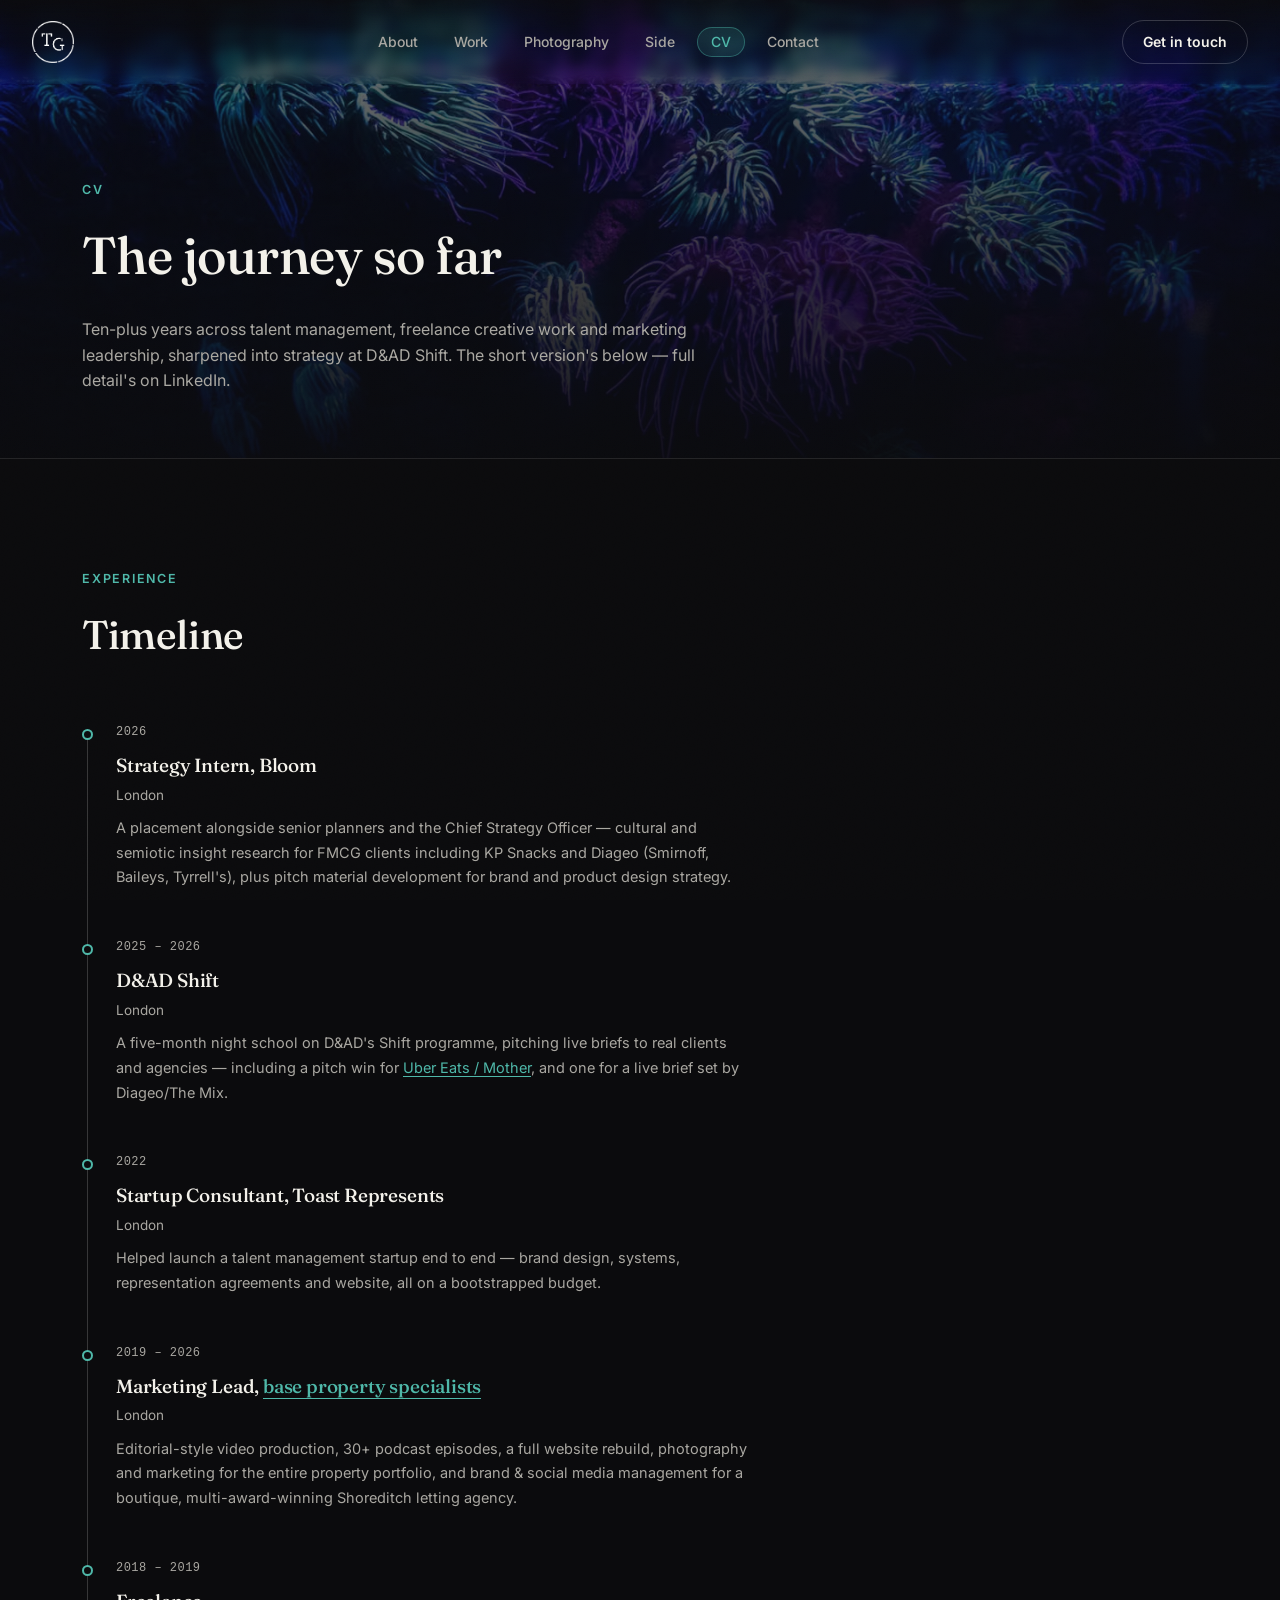
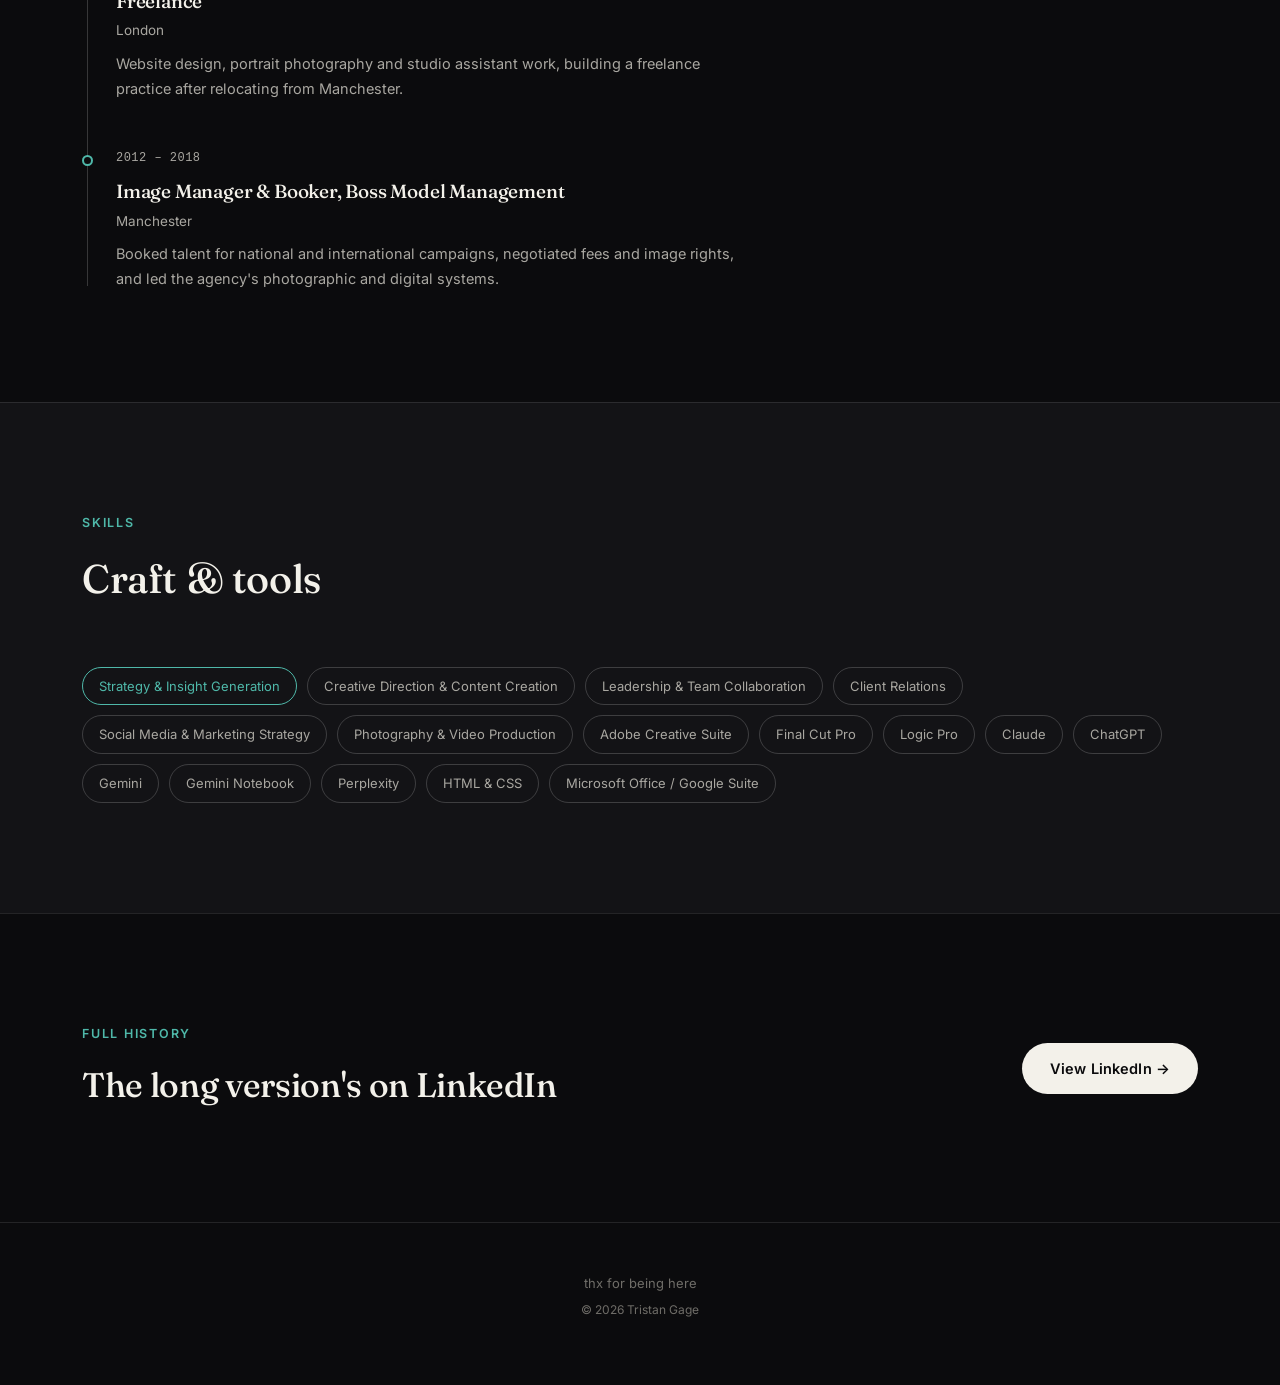
==== cv.html @ 2c12f355 "Correct D&AD Shift description to a five-month night school, not a year" ====
<!DOCTYPE html>
<html lang="en">
<head>
<meta charset="UTF-8">
<meta name="viewport" content="width=device-width, initial-scale=1.0">
<title>CV — Tristan Gage</title>
<meta name="description" content="Tristan Gage — CV. A short timeline of experience across strategy, creative and production, skills, and a link through to LinkedIn.">
<link rel="icon" type="image/png" href="assets/img/favicon.png">
<link rel="apple-touch-icon" href="assets/img/favicon.png">
<link rel="preconnect" href="https://fonts.googleapis.com">
<link rel="preconnect" href="https://fonts.gstatic.com" crossorigin>
<link href="https://fonts.googleapis.com/css2?family=Fraunces:ital,opsz,wght@0,9..144,400;0,9..144,500;0,9..144,600;1,9..144,500&family=Inter:wght@400;500;600&display=swap" rel="stylesheet">
<link rel="stylesheet" href="css/styles.css">
</head>
<body>

<div class="grain"></div>

<header class="nav" id="top">
  <a class="nav__mark" href="index.html" aria-label="Tristan Gage — home">
    <img class="nav__mark-img" src="assets/img/tg-mark.png" alt="Tristan Gage logo">
  </a>
  <nav class="nav__links" aria-label="Primary">
    <span class="nav__indicator" aria-hidden="true"></span>
    <a href="index.html#about">About</a>
    <a href="index.html#work">Work</a>
    <a href="photography.html">Photography</a>
    <a href="index.html#side">Side</a>
    <a href="cv.html" aria-current="page">CV</a>
    <a href="index.html#contact">Contact</a>
  </nav>
  <a class="nav__cta" href="index.html#contact">Get in touch</a>
  <button class="nav__toggle" id="navToggle" aria-label="Open menu" aria-expanded="false">
    <span></span><span></span><span></span>
  </button>
</header>

<div class="nav-mobile" id="navMobile">
  <a href="index.html#about">About</a>
  <a href="index.html#work">Work</a>
  <a href="photography.html">Photography</a>
  <a href="index.html#side">Side</a>
  <a href="cv.html">CV</a>
  <a href="index.html#contact">Contact</a>
</div>

<!-- ============ PAGE INTRO ============ -->
<section class="page-intro">
  <div class="page-intro__media page-intro__media--cv"></div>
  <div class="page-intro__scrim"></div>
  <div class="container">
    <p class="eyebrow">CV</p>
    <h1>The journey so far</h1>
    <p class="page-intro__sub">Ten-plus years across talent management, freelance creative work and marketing leadership, sharpened into strategy at D&amp;AD Shift. The short version's below — full detail's on LinkedIn.</p>
  </div>
</section>

<!-- ============ TIMELINE ============ -->
<section class="cv-timeline">
  <div class="container">
    <div class="section-head">
      <p class="eyebrow">Experience</p>
      <h2>Timeline</h2>
    </div>

    <div class="timeline">
      <div class="timeline__item">
        <span class="timeline__marker"></span>
        <div class="timeline__content">
          <p class="timeline__date">2026</p>
          <h3 class="timeline__role">Strategy Intern, Bloom</h3>
          <p class="timeline__org">London</p>
          <p class="timeline__desc">A placement alongside senior planners and the Chief Strategy Officer — cultural and semiotic insight research for FMCG clients including KP Snacks and Diageo (Smirnoff, Baileys, Tyrrell's), plus pitch material development for brand and product design strategy.</p>
        </div>
      </div>

      <div class="timeline__item">
        <span class="timeline__marker"></span>
        <div class="timeline__content">
          <p class="timeline__date">2025 – 2026</p>
          <h3 class="timeline__role">D&amp;AD Shift</h3>
          <p class="timeline__org">London</p>
          <p class="timeline__desc">A five-month night school on D&amp;AD's Shift programme, pitching live briefs to real clients and agencies — including a pitch win for <a href="index.html#modal-ubereats">Uber Eats / Mother</a>, and one for a live brief set by Diageo/The Mix.</p>
        </div>
      </div>

      <div class="timeline__item">
        <span class="timeline__marker"></span>
        <div class="timeline__content">
          <p class="timeline__date">2022</p>
          <h3 class="timeline__role">Startup Consultant, Toast Represents</h3>
          <p class="timeline__org">London</p>
          <p class="timeline__desc">Helped launch a talent management startup end to end — brand design, systems, representation agreements and website, all on a bootstrapped budget.</p>
        </div>
      </div>

      <div class="timeline__item">
        <span class="timeline__marker"></span>
        <div class="timeline__content">
          <p class="timeline__date">2019 – 2026</p>
          <h3 class="timeline__role">Marketing Lead, <a href="index.html#modal-base">base property specialists</a></h3>
          <p class="timeline__org">London</p>
          <p class="timeline__desc">Editorial-style video production, 30+ podcast episodes, a full website rebuild, photography and marketing for the entire property portfolio, and brand &amp; social media management for a boutique, multi-award-winning Shoreditch letting agency.</p>
        </div>
      </div>

      <div class="timeline__item">
        <span class="timeline__marker"></span>
        <div class="timeline__content">
          <p class="timeline__date">2018 – 2019</p>
          <h3 class="timeline__role">Freelance</h3>
          <p class="timeline__org">London</p>
          <p class="timeline__desc">Website design, portrait photography and studio assistant work, building a freelance practice after relocating from Manchester.</p>
        </div>
      </div>

      <div class="timeline__item">
        <span class="timeline__marker"></span>
        <div class="timeline__content">
          <p class="timeline__date">2012 – 2018</p>
          <h3 class="timeline__role">Image Manager &amp; Booker, Boss Model Management</h3>
          <p class="timeline__org">Manchester</p>
          <p class="timeline__desc">Booked talent for national and international campaigns, negotiated fees and image rights, and led the agency's photographic and digital systems.</p>
        </div>
      </div>
    </div>
  </div>
</section>

<!-- ============ SKILLS ============ -->
<section class="cv-skills">
  <div class="container">
    <div class="section-head">
      <p class="eyebrow">Skills</p>
      <h2>Craft &amp; tools</h2>
    </div>
    <div class="cv-skills__tags" aria-label="Skills and tools">
      <span class="tag tag--accent">Strategy &amp; Insight Generation</span>
      <span class="tag">Creative Direction &amp; Content Creation</span>
      <span class="tag">Leadership &amp; Team Collaboration</span>
      <span class="tag">Client Relations</span>
      <span class="tag">Social Media &amp; Marketing Strategy</span>
      <span class="tag">Photography &amp; Video Production</span>
      <span class="tag">Adobe Creative Suite</span>
      <span class="tag">Final Cut Pro</span>
      <span class="tag">Logic Pro</span>
      <span class="tag">Claude</span>
      <span class="tag">ChatGPT</span>
      <span class="tag">Gemini</span>
      <span class="tag">Gemini Notebook</span>
      <span class="tag">Perplexity</span>
      <span class="tag">HTML &amp; CSS</span>
      <span class="tag">Microsoft Office / Google Suite</span>
    </div>
  </div>
</section>

<!-- ============ LINKEDIN CTA ============ -->
<section class="cv-cta">
  <div class="container cv-cta__inner">
    <div>
      <p class="eyebrow">Full history</p>
      <h2>The long version's on LinkedIn</h2>
    </div>
    <a href="https://www.linkedin.com/in/tristangage" class="btn btn--light" target="_blank" rel="noopener">View LinkedIn →</a>
  </div>
</section>

<footer class="footer">
  <p>thx for being here</p>
  <p class="footer__meta">© <span id="year"></span> Tristan Gage</p>
</footer>

<button class="to-top" id="toTop" aria-label="Back to top">↑</button>

<script src="js/main.js"></script>
</body>
</html>
---- css/styles.css ----
/* ==========================================================================
   Tristan Gage — Portfolio
   ========================================================================== */

:root {
  --bg: #0b0b0d;
  --bg-alt: #131316;
  --bg-raised: #1a1a1e;
  --fg: #f3f1ea;
  --fg-dim: #a9a7a1;
  --fg-faint: #6f6d68;
  --accent: #4fb8a9;
  --accent-dim: #3e9084;
  --border: rgba(255, 255, 255, 0.1);
  --border-strong: rgba(255, 255, 255, 0.18);

  --serif: "Fraunces", Georgia, serif;
  --sans: "Inter", -apple-system, BlinkMacSystemFont, "Segoe UI", sans-serif;

  --container: 1180px;
  --gap: 24px;
  --radius-sm: 8px;
  --radius-md: 14px;
  --radius-pill: 999px;

  --ease: cubic-bezier(0.16, 1, 0.3, 1);
  --ease-bounce: cubic-bezier(0.34, 1.56, 0.64, 1);
}

* { box-sizing: border-box; }

html {
  scroll-behavior: smooth;
  scroll-padding-top: 90px;
}

body {
  margin: 0;
  background: var(--bg);
  color: var(--fg);
  font-family: var(--sans);
  font-size: 16px;
  line-height: 1.6;
  -webkit-font-smoothing: antialiased;
}

h1, h2, h3, h4 {
  font-family: var(--serif);
  font-weight: 500;
  letter-spacing: -0.01em;
  margin: 0;
}

p { margin: 0; }

a {
  color: inherit;
  text-decoration: none;
}

button {
  font-family: inherit;
  cursor: pointer;
  background: none;
  border: none;
  color: inherit;
}

img { max-width: 100%; display: block; }

.container {
  max-width: var(--container);
  margin: 0 auto;
  padding: 0 32px;
}

.eyebrow {
  font-size: 12.5px;
  letter-spacing: 0.14em;
  text-transform: uppercase;
  color: var(--accent);
  font-weight: 600;
  margin: 0 0 14px;
}

/* Film grain overlay */
.grain {
  position: fixed;
  inset: 0;
  pointer-events: none;
  z-index: 999;
  opacity: 0.035;
  mix-blend-mode: overlay;
  background-image: url("data:image/svg+xml,%3Csvg xmlns='http://www.w3.org/2000/svg' width='120' height='120'%3E%3Cfilter id='n'%3E%3CfeTurbulence type='fractalNoise' baseFrequency='0.9' numOctaves='2' stitchTiles='stitch'/%3E%3C/filter%3E%3Crect width='100%25' height='100%25' filter='url(%23n)'/%3E%3C/svg%3E");
}

/* ==========================================================================
   Buttons / Tags
   ========================================================================== */

.btn {
  display: inline-flex;
  align-items: center;
  justify-content: center;
  padding: 14px 28px;
  border-radius: var(--radius-pill);
  font-size: 14.5px;
  font-weight: 600;
  letter-spacing: 0.01em;
  transition: transform 0.35s var(--ease), background 0.35s var(--ease), border-color 0.35s var(--ease), opacity .35s var(--ease);
}
.btn:hover { transform: translateY(-2px); }

.btn--light {
  background: var(--fg);
  color: var(--bg);
}
.btn--light:hover { background: var(--accent); }

.btn--ghost {
  border: 1px solid rgba(255, 255, 255, 0.35);
  color: var(--fg);
}
.btn--ghost:hover { border-color: var(--fg); background: rgba(255,255,255,0.06); }

.tag {
  display: inline-flex;
  align-items: center;
  padding: 8px 16px;
  border-radius: var(--radius-pill);
  border: 1px solid var(--border-strong);
  font-size: 13px;
  color: var(--fg-dim);
  white-space: nowrap;
}
.tag--accent {
  border-color: var(--accent);
  color: var(--accent);
}

/* ==========================================================================
   Nav
   ========================================================================== */

.nav {
  position: fixed;
  top: 0;
  left: 0;
  right: 0;
  z-index: 100;
  display: flex;
  align-items: center;
  justify-content: space-between;
  padding: 20px 32px;
  background: linear-gradient(to bottom, rgba(11,11,13,0.85), rgba(11,11,13,0));
  backdrop-filter: blur(6px);
}

.nav__mark {
  width: 42px;
  height: 42px;
  display: flex;
  align-items: center;
  justify-content: center;
  transition: opacity 0.3s var(--ease), transform 0.3s var(--ease);
}
.nav__mark:hover { opacity: 0.75; transform: scale(1.04); }

.nav__mark-img {
  width: 100%;
  height: 100%;
  object-fit: contain;
}

.nav__links {
  position: relative;
  display: flex;
  gap: 36px;
  font-size: 14px;
  font-weight: 500;
}
.nav__links a {
  color: var(--fg-dim);
  position: relative;
  z-index: 1;
  transition: color 0.3s var(--ease);
}
.nav__links a:hover { color: var(--fg); }
.nav__links a[aria-current="page"],
.nav__links a.is-active { color: var(--accent); }

.nav__indicator {
  position: absolute;
  z-index: 0;
  top: 50%;
  left: 0;
  height: 30px;
  width: 0;
  border-radius: var(--radius-pill);
  background: rgba(79, 184, 169, 0.12);
  border: 1px solid rgba(79, 184, 169, 0.4);
  opacity: 0;
  pointer-events: none;
  transform: translateY(-50%) translateX(0);
  transition: transform 0.5s var(--ease-bounce), width 0.5s var(--ease-bounce), opacity 0.3s var(--ease);
}

.nav__cta {
  font-size: 14px;
  font-weight: 600;
  padding: 10px 20px;
  border: 1px solid var(--border-strong);
  border-radius: var(--radius-pill);
  transition: border-color 0.3s var(--ease), background 0.3s var(--ease);
}
.nav__cta:hover { border-color: var(--accent); background: rgba(79,184,169,0.1); }

.nav__toggle {
  display: none;
  flex-direction: column;
  justify-content: center;
  gap: 5px;
  width: 32px;
  height: 32px;
}
.nav__toggle span {
  display: block;
  width: 100%;
  height: 1.5px;
  background: var(--fg);
  transition: transform .3s var(--ease), opacity .3s var(--ease);
}
.nav__toggle[aria-expanded="true"] span:nth-child(1) { transform: translateY(6.5px) rotate(45deg); }
.nav__toggle[aria-expanded="true"] span:nth-child(2) { opacity: 0; }
.nav__toggle[aria-expanded="true"] span:nth-child(3) { transform: translateY(-6.5px) rotate(-45deg); }

.nav-mobile {
  position: fixed;
  inset: 0;
  z-index: 90;
  background: var(--bg);
  display: none;
  flex-direction: column;
  align-items: center;
  justify-content: center;
  gap: 32px;
  font-family: var(--serif);
  font-size: 30px;
  transform: translateY(-100%);
  transition: transform 0.4s var(--ease);
}
.nav-mobile.is-open {
  display: flex;
  transform: translateY(0);
}

/* ==========================================================================
   Hero
   ========================================================================== */

.hero {
  position: relative;
  height: 100svh;
  min-height: 560px;
  display: flex;
  align-items: flex-end;
  overflow: hidden;
  background: radial-gradient(120% 100% at 50% 0%, #2b3038 0%, #14161a 55%, #0b0b0d 100%);
}

.hero__media {
  position: absolute;
  inset: 0;
  z-index: 0;
}

.hero__video {
  width: 100%;
  height: 100%;
  object-fit: cover;
  display: block;
}

.hero__placeholder-label {
  position: absolute;
  bottom: 28px;
  left: 32px;
  font-family: "SF Mono", "Roboto Mono", monospace;
  font-size: 11.5px;
  letter-spacing: 0.03em;
  color: rgba(243,241,234,0.55);
  border: 1px dashed rgba(243,241,234,0.3);
  padding: 6px 10px;
  border-radius: 6px;
  z-index: 2;
  pointer-events: none;
}

.hero__scrim {
  position: absolute;
  inset: 0;
  z-index: 1;
  background: linear-gradient(to top, rgba(11,11,13,0.92) 0%, rgba(11,11,13,0.35) 45%, rgba(11,11,13,0.15) 100%);
}

.hero__content {
  position: relative;
  z-index: 2;
  padding: 0 32px 100px;
  width: 100%;
  max-width: var(--container);
  margin: 0 auto;
}

.hero__eyebrow {
  font-size: 12.5px;
  letter-spacing: 0.16em;
  text-transform: uppercase;
  color: var(--accent);
  font-weight: 600;
  margin: 0 0 20px;
}

.hero__name {
  font-size: clamp(48px, 9vw, 108px);
  line-height: 0.98;
  letter-spacing: -0.01em;
  margin: 0 0 18px;
}

.hero__role {
  font-size: clamp(17px, 2.2vw, 22px);
  color: var(--fg);
  font-weight: 500;
  margin: 0 0 10px;
  max-width: 640px;
}

.hero__sub {
  font-size: 15px;
  color: var(--fg-dim);
  max-width: 520px;
  margin: 0 0 36px;
}

.hero__actions {
  display: flex;
  gap: 16px;
  flex-wrap: wrap;
}

.hero__scroll {
  position: absolute;
  z-index: 2;
  right: 32px;
  bottom: 40px;
  width: 42px;
  height: 42px;
  border: 1px solid rgba(243,241,234,0.35);
  border-radius: 50%;
  display: flex;
  align-items: center;
  justify-content: center;
}
.hero__scroll span {
  display: block;
  width: 7px;
  height: 7px;
  border-right: 1.5px solid var(--fg);
  border-bottom: 1.5px solid var(--fg);
  transform: rotate(45deg) translateY(-2px);
  animation: bob 2s ease-in-out infinite;
}
@keyframes bob {
  0%, 100% { transform: rotate(45deg) translateY(-2px); }
  50% { transform: rotate(45deg) translateY(3px); }
}

/* ==========================================================================
   Sections general
   ========================================================================== */

section:not(.hero) {
  padding: 110px 0;
  border-top: 1px solid var(--border);
}

.about { background: var(--bg); }
.work { background: var(--bg-alt); }
.photography { background: var(--bg); }
.side { background: var(--bg-alt); }
.contact { background: var(--bg); }

.section-head {
  max-width: 640px;
  margin: 0 0 56px;
}
.section-head--row {
  display: flex;
  align-items: flex-end;
  justify-content: space-between;
  max-width: none;
}
.section-head h2 {
  font-size: clamp(28px, 4vw, 40px);
  margin-bottom: 16px;
}
.section-head__sub {
  color: var(--fg-dim);
  font-size: 15.5px;
  max-width: 560px;
}

.reveal {
  opacity: 0;
  transform: translateY(24px);
  transition: opacity 0.8s var(--ease), transform 0.8s var(--ease);
}
.reveal.is-visible {
  opacity: 1;
  transform: translateY(0);
}

/* ==========================================================================
   About
   ========================================================================== */

.about__grid {
  display: grid;
  grid-template-columns: 1.4fr 1fr;
  gap: 64px;
  align-items: start;
}

.about__copy h2 {
  font-size: clamp(28px, 4vw, 42px);
  margin-bottom: 26px;
}

.about__copy p {
  color: var(--fg-dim);
  font-size: 16px;
  margin-bottom: 18px;
  max-width: 560px;
}

.about__cta-line {
  color: var(--fg) !important;
  font-weight: 500;
  margin-top: 26px !important;
}
.about__cta-line a {
  color: var(--accent);
  border-bottom: 1px solid var(--accent);
}

.about__tags {
  display: flex;
  flex-wrap: wrap;
  gap: 10px;
  align-content: flex-start;
  padding-top: 8px;
}

/* ==========================================================================
   Media placeholders
   ========================================================================== */

.media-placeholder {
  position: relative;
  display: block;
  width: 100%;
  overflow: hidden;
  border-radius: var(--radius-sm);
  border: 1px solid var(--border-strong);
  background:
    repeating-linear-gradient(
      135deg,
      rgba(255,255,255,0.045),
      rgba(255,255,255,0.045) 1px,
      transparent 1px,
      transparent 14px
    ),
    linear-gradient(155deg, #22222a 0%, #17171c 100%);
}
.media-placeholder::before {
  content: "";
  display: block;
  padding-top: 62.5%; /* default 16:10-ish */
}
.media-placeholder.ratio-16-9::before { padding-top: 56.25%; }
.media-placeholder.ratio-4-3::before { padding-top: 75%; }
.media-placeholder.ratio-square::before { padding-top: 100%; }
.media-placeholder.ratio-wide::before { padding-top: 46%; }
.media-placeholder.ratio-tall::before { padding-top: 128%; }

.media-placeholder__label {
  position: absolute;
  left: 10px;
  bottom: 10px;
  right: 10px;
  font-family: "SF Mono", "Roboto Mono", monospace;
  font-size: 10.5px;
  letter-spacing: 0.02em;
  color: var(--fg-faint);
  overflow: hidden;
  text-overflow: ellipsis;
  white-space: nowrap;
}

.media-placeholder__img {
  position: absolute;
  inset: 0;
  width: 100%;
  height: 100%;
  object-fit: cover;
}
.media-placeholder__img--top {
  object-position: center 20%;
}

/* Real photos: sized to their own true aspect ratio (via width/height attrs)
   instead of a preset ratio box, so nothing is ever cropped or letterboxed.
   Reserved now for "hero" full-width images, where a forced crop would
   look heavy-handed. Everything else uses the landscape/portrait classes
   below for a consistent, cover-cropped preview. */
.media-placeholder--natural {
  border: none;
  background: none;
}
.media-placeholder--natural::before { content: none; }
.media-placeholder--natural .media-placeholder__img {
  position: static;
  display: block;
  width: 100%;
  height: auto;
  object-fit: unset;
  border-radius: var(--radius-sm);
  border: 1px solid var(--border-strong);
}

/* Real photos, everywhere else: a consistent preview shape per orientation,
   cropped with object-fit: cover (inherited from the base .media-placeholder
   / .media-placeholder__img rules above). The lightbox always shows the
   full, uncropped original regardless of this preview crop. */
.media-placeholder--landscape {
  aspect-ratio: 16 / 9;
}
.media-placeholder--landscape::before { content: none; }
.media-placeholder--portrait {
  aspect-ratio: 3 / 4;
}
.media-placeholder--portrait::before { content: none; }

/* Photography page index cards only: crop every project thumbnail to a
   square, regardless of its own orientation. */
.work-grid--square .media-placeholder--landscape,
.work-grid--square .media-placeholder--portrait {
  aspect-ratio: 1 / 1;
}

.span-2 { grid-column: span 2; }
.span-3 { grid-column: span 3; }

/* ==========================================================================
   Gallery — CSS Grid, so tiles always read left-to-right then top-to-bottom
   (source order), and never suffer the Safari bug where CSS multi-column
   content randomly collapses to a single column once images finish
   loading. Each row's height is set by its tallest tile; shorter tiles
   align to the top rather than stretching. Click any image to open it in
   the lightbox.
   ========================================================================== */

.gallery {
  display: grid;
  grid-template-columns: repeat(3, 1fr);
  align-items: start;
  gap: 14px;
}
.gallery .media-placeholder {
  cursor: zoom-in;
}
.gallery .media-placeholder__img {
  transition: opacity 0.3s var(--ease);
}
.gallery .media-placeholder:hover .media-placeholder__img {
  opacity: 0.85;
}
.gallery .media-placeholder--hero {
  grid-column: 1 / -1;
}

/* Sunrise Brewery only: every thumbnail cropped to a square, regardless of
   its own orientation. The lightbox is untouched and still opens each
   image at its true aspect ratio. */
.gallery--square .media-placeholder--landscape,
.gallery--square .media-placeholder--portrait {
  aspect-ratio: 1 / 1;
}

@media (max-width: 900px) {
  .gallery { grid-template-columns: repeat(2, 1fr); }
}
@media (max-width: 640px) {
  .gallery { grid-template-columns: 1fr; }
}

/* On mobile, every image (work/photo cards and gallery tiles) is already
   shown full width in a single column, so there's no "uniform grid" for
   the landscape/portrait/square crops to protect — just show each photo
   at its own true aspect ratio, uncropped. */
@media (max-width: 640px) {
  .media-placeholder--landscape,
  .media-placeholder--portrait,
  .gallery--square .media-placeholder--landscape,
  .gallery--square .media-placeholder--portrait,
  .work-grid--square .media-placeholder--landscape,
  .work-grid--square .media-placeholder--portrait {
    aspect-ratio: auto;
    border: none;
    background: none;
  }
  .media-placeholder--landscape .media-placeholder__img,
  .media-placeholder--portrait .media-placeholder__img {
    position: static;
    display: block;
    width: 100%;
    height: auto;
    object-fit: unset;
    object-position: unset;
    border-radius: var(--radius-sm);
    border: 1px solid var(--border-strong);
  }
}

/* ==========================================================================
   Lightbox
   ========================================================================== */

.lightbox {
  border: none;
  padding: 0;
  width: 100vw;
  height: 100vh;
  max-width: 100vw;
  max-height: 100vh;
  background: transparent;
  overflow: visible;
}
.lightbox::backdrop {
  background: rgba(6, 6, 7, 0.92);
  backdrop-filter: blur(4px);
}
.lightbox__stage {
  position: fixed;
  inset: 0;
  display: flex;
  align-items: center;
  justify-content: center;
  padding: 64px;
}
.lightbox__img {
  max-width: 100%;
  max-height: 100%;
  width: auto;
  height: auto;
  object-fit: contain;
  border-radius: var(--radius-sm);
  box-shadow: 0 24px 70px rgba(0, 0, 0, 0.55);
}
.lightbox__close,
.lightbox__nav {
  position: fixed;
  z-index: 10;
  display: flex;
  align-items: center;
  justify-content: center;
  border-radius: 50%;
  background: var(--bg-raised);
  border: 1px solid var(--border-strong);
  color: var(--fg-dim);
  transition: color 0.3s var(--ease), border-color 0.3s var(--ease);
}
.lightbox__close:hover,
.lightbox__nav:hover { color: var(--fg); border-color: var(--accent); }

.lightbox__close {
  top: 24px;
  right: 24px;
  width: 42px;
  height: 42px;
  font-size: 22px;
  line-height: 1;
}
.lightbox__nav {
  top: 50%;
  transform: translateY(-50%);
  width: 48px;
  height: 48px;
  font-size: 22px;
}
.lightbox__nav--prev { left: 24px; }
.lightbox__nav--next { right: 24px; }
.lightbox__nav[hidden] { display: none; }

.lightbox__counter {
  position: fixed;
  bottom: 24px;
  left: 50%;
  transform: translateX(-50%);
  font-family: "SF Mono", "Roboto Mono", monospace;
  font-size: 12.5px;
  color: var(--fg-dim);
  background: var(--bg-raised);
  border: 1px solid var(--border-strong);
  border-radius: var(--radius-pill);
  padding: 6px 14px;
}

@media (max-width: 640px) {
  .lightbox__stage { padding: 24px 24px 72px; }
  .lightbox__nav { width: 40px; height: 40px; }
  .lightbox__nav--prev { left: 10px; }
  .lightbox__nav--next { right: 10px; }
  .lightbox__close { top: 14px; right: 14px; }
}

/* ==========================================================================
   Work grid
   ========================================================================== */

.work-grid {
  display: grid;
  grid-template-columns: repeat(3, 1fr);
  align-items: start;
  gap: 28px;
}

.work-card {
  display: flex;
  flex-direction: column;
  text-align: left;
  border-radius: var(--radius-md);
  overflow: hidden;
  transition: transform 0.4s var(--ease);
}
.work-card:hover { transform: translateY(-6px); }
.work-card:hover .media-placeholder { border-color: var(--accent-dim); }
.work-card:hover .media-placeholder--natural .media-placeholder__img { border-color: var(--accent-dim); }

.work-card__body {
  padding: 20px 4px 0;
  display: flex;
  flex-direction: column;
  gap: 8px;
}

.work-card__tag {
  font-size: 11.5px;
  letter-spacing: 0.06em;
  text-transform: uppercase;
  color: var(--accent);
  font-weight: 600;
}
.work-card__tag--win { color: #7fd18a; }

.work-card__title {
  font-family: var(--serif);
  font-size: 20px;
  font-weight: 500;
  color: var(--fg);
}

.work-card__desc {
  font-size: 14px;
  color: var(--fg-dim);
  line-height: 1.55;
}

/* ==========================================================================
   Photography grid
   ========================================================================== */

.photo-grid {
  columns: 4 220px;
  column-gap: 20px;
}
.photo-grid .media-placeholder {
  margin-bottom: 20px;
  break-inside: avoid;
}

/* ==========================================================================
   Side grid
   ========================================================================== */

.side-grid {
  display: grid;
  grid-template-columns: repeat(2, 1fr);
  gap: 28px;
  margin-top: 40px;
}

/* ==========================================================================
   Contact
   ========================================================================== */

.contact__grid {
  display: grid;
  grid-template-columns: 1fr 1fr;
  gap: 64px;
}

.contact__intro h2 {
  font-size: clamp(28px, 4vw, 42px);
  margin-bottom: 18px;
}
.contact__intro p {
  color: var(--fg-dim);
  max-width: 440px;
  margin-bottom: 30px;
}

.contact__links {
  display: flex;
  flex-direction: column;
  gap: 18px;
}
.contact__links > a {
  font-family: var(--serif);
  font-size: 20px;
  border-bottom: 1px solid var(--border-strong);
  padding-bottom: 4px;
  width: fit-content;
  transition: border-color .3s var(--ease), color .3s var(--ease);
}
.contact__links > a:hover { border-color: var(--accent); color: var(--accent); }

.contact__social {
  display: flex;
  gap: 20px;
  font-size: 14px;
  color: var(--fg-dim);
}
.contact__social a:hover { color: var(--fg); }

.contact__form {
  display: flex;
  flex-direction: column;
  gap: 20px;
}
.contact__form label {
  display: flex;
  flex-direction: column;
  gap: 8px;
  font-size: 12.5px;
  letter-spacing: 0.06em;
  text-transform: uppercase;
  color: var(--fg-dim);
  font-weight: 600;
}
.contact__form input,
.contact__form textarea {
  font-family: var(--sans);
  font-size: 15px;
  color: var(--fg);
  background: var(--bg-raised);
  border: 1px solid var(--border);
  border-radius: var(--radius-sm);
  padding: 14px 16px;
  resize: vertical;
  transition: border-color 0.3s var(--ease);
  text-transform: none;
  letter-spacing: normal;
  font-weight: 400;
}
.contact__form input:focus,
.contact__form textarea:focus {
  outline: none;
  border-color: var(--accent);
}
.contact__form .btn { align-self: flex-start; margin-top: 4px; }

.contact__note {
  font-size: 12.5px;
  color: var(--fg-faint);
  text-transform: none;
  letter-spacing: normal;
  font-weight: 400;
  margin-top: -6px;
}

/* ==========================================================================
   Page intro (secondary pages, e.g. Photography)
   ========================================================================== */

section.page-intro {
  position: relative;
  padding: 180px 0 64px;
  border-top: none;
  overflow: hidden;
  background: var(--bg);
}
.page-intro__media {
  position: absolute;
  inset: 0;
  z-index: 0;
  background-size: cover;
  background-position: center;
}
.page-intro__media--photography {
  background-image: image-set(
    url("../assets/img/photography-header.avif") type("image/avif"),
    url("../assets/img/photography-header.jpg") type("image/jpeg")
  );
}
.page-intro__media--cv {
  background-image: image-set(
    url("../assets/img/cv-header.avif") type("image/avif"),
    url("../assets/img/cv-header.jpg") type("image/jpeg")
  );
}
.page-intro__scrim {
  position: absolute;
  inset: 0;
  z-index: 1;
  background: linear-gradient(180deg, rgba(11,11,13,0.55) 0%, rgba(11,11,13,0.82) 65%, rgba(11,11,13,0.94) 100%);
}
section.page-intro .container {
  position: relative;
  z-index: 2;
}
.page-intro h1 {
  font-size: clamp(32px, 5vw, 52px);
  max-width: 720px;
  margin-bottom: 20px;
}
.page-intro__sub {
  color: var(--fg-dim);
  font-size: 16px;
  max-width: 620px;
}

@media (max-width: 640px) {
  section.page-intro { padding: 140px 0 48px; }
}

section.work--gallery {
  border-top: none;
  padding-top: 56px;
}

/* ==========================================================================
   CV page
   ========================================================================== */

.cv-timeline { background: var(--bg); }
.cv-skills { background: var(--bg-alt); }
.cv-cta { background: var(--bg); }

.timeline {
  position: relative;
  max-width: 760px;
}
.timeline::before {
  content: "";
  position: absolute;
  left: 5px;
  top: 6px;
  bottom: 6px;
  width: 1px;
  background: var(--border-strong);
}
.timeline__item {
  position: relative;
  padding-left: 34px;
  margin-bottom: 48px;
}
.timeline__item:last-child { margin-bottom: 0; }
.timeline__marker {
  position: absolute;
  left: 0;
  top: 6px;
  width: 11px;
  height: 11px;
  border-radius: 50%;
  background: var(--bg);
  border: 2px solid var(--accent);
}
.timeline__date {
  font-family: "SF Mono", "Roboto Mono", monospace;
  font-size: 12px;
  letter-spacing: 0.04em;
  text-transform: uppercase;
  color: var(--fg-dim);
  margin-bottom: 8px;
}
.timeline__role {
  font-size: 19px;
  margin-bottom: 4px;
}
.timeline__role a {
  color: var(--accent);
  border-bottom: 1px solid var(--accent);
}
.timeline__role a:hover { color: var(--fg); border-color: var(--fg); }
.timeline__org {
  font-size: 13.5px;
  color: var(--fg-dim);
  margin-bottom: 10px;
}
.timeline__desc {
  font-size: 14.5px;
  color: var(--fg-dim);
  line-height: 1.7;
  max-width: 640px;
}
.timeline__desc a {
  color: var(--accent);
  border-bottom: 1px solid var(--accent);
}
.timeline__desc a:hover { color: var(--fg); border-color: var(--fg); }

.cv-skills__tags {
  display: flex;
  flex-wrap: wrap;
  gap: 10px;
  align-content: flex-start;
}

.cv-cta__inner {
  display: flex;
  align-items: center;
  justify-content: space-between;
  gap: 24px;
  flex-wrap: wrap;
}
.cv-cta__inner h2 { font-size: clamp(24px, 3.5vw, 34px); }

@media (max-width: 640px) {
  .cv-cta__inner { flex-direction: column; align-items: flex-start; }
}

/* ==========================================================================
   Footer
   ========================================================================== */

.footer {
  padding: 50px 32px 60px;
  text-align: center;
  color: var(--fg-faint);
  font-size: 13px;
  border-top: 1px solid var(--border);
}
.footer p { margin-bottom: 6px; }
.footer__meta { font-size: 12px; }

.to-top {
  position: fixed;
  right: 24px;
  bottom: 24px;
  width: 44px;
  height: 44px;
  border-radius: 50%;
  background: var(--bg-raised);
  border: 1px solid var(--border-strong);
  color: var(--fg);
  font-size: 16px;
  display: flex;
  align-items: center;
  justify-content: center;
  opacity: 0;
  pointer-events: none;
  transform: translateY(8px);
  transition: opacity 0.3s var(--ease), transform 0.3s var(--ease), border-color .3s var(--ease);
  z-index: 60;
}
.to-top.is-visible { opacity: 1; pointer-events: auto; transform: translateY(0); }
.to-top:hover { border-color: var(--accent); color: var(--accent); }

/* ==========================================================================
   Case study modal (native <dialog>)
   ========================================================================== */

.case-modal {
  border: none;
  padding: 0;
  width: min(880px, 92vw);
  max-height: 86vh;
  background: var(--bg-alt);
  color: var(--fg);
  border-radius: 18px;
  overflow: hidden;
}
.case-modal::backdrop {
  background: rgba(6,6,7,0.75);
  backdrop-filter: blur(3px);
}

.case-modal__inner {
  padding: 48px 48px 56px;
  overflow-y: auto;
  max-height: 86vh;
}

.case-modal__close {
  position: sticky;
  float: right;
  top: 0;
  right: 0;
  z-index: 20;
  width: 38px;
  height: 38px;
  border-radius: 50%;
  background: var(--bg-raised);
  border: 1px solid var(--border-strong);
  font-size: 20px;
  line-height: 1;
  display: flex;
  align-items: center;
  justify-content: center;
  color: var(--fg-dim);
  transition: color .3s var(--ease), border-color .3s var(--ease);
}
.case-modal__close:hover { color: var(--fg); border-color: var(--accent); }

.case-modal__tag {
  font-size: 12px;
  letter-spacing: 0.08em;
  text-transform: uppercase;
  color: var(--accent);
  font-weight: 600;
  margin-bottom: 14px;
  clear: both;
}

.case-modal h3 {
  font-size: clamp(24px, 4vw, 34px);
  margin-bottom: 10px;
  padding-right: 40px;
}

.case-modal__sub {
  color: var(--fg-dim);
  font-size: 15px;
  margin-bottom: 36px;
  max-width: 560px;
}

.case-modal__facts {
  display: grid;
  gap: 22px;
  margin: 0 0 36px;
}
.case-modal__facts > div {
  border-top: 1px solid var(--border);
  padding-top: 16px;
  display: grid;
  grid-template-columns: 140px 1fr;
  gap: 20px;
}
.case-modal__facts dt {
  font-size: 12px;
  letter-spacing: 0.06em;
  text-transform: uppercase;
  color: var(--fg-faint);
  font-weight: 600;
}
.case-modal__facts dd {
  margin: 0;
  font-size: 14.5px;
  color: var(--fg-dim);
  line-height: 1.6;
}

.case-modal__prose {
  margin-bottom: 36px;
}
.case-modal__prose h4 {
  font-size: 15px;
  color: var(--fg);
  margin: 28px 0 10px;
}
.case-modal__prose h4:first-child { margin-top: 0; }
.case-modal__prose p {
  font-size: 14.5px;
  color: var(--fg-dim);
  line-height: 1.7;
  margin-bottom: 12px;
}
.case-modal__prose a {
  color: var(--accent);
  border-bottom: 1px solid var(--accent);
  transition: color 0.3s var(--ease), border-color 0.3s var(--ease);
}
.case-modal__prose a:hover { color: var(--fg); border-color: var(--fg); }
.case-modal__prose-media {
  display: block;
  margin: 8px 0 28px;
}

.case-modal__media {
  display: grid;
  grid-template-columns: repeat(3, 1fr);
  align-items: start;
  gap: 14px;
}
.case-modal__media--2col { grid-template-columns: repeat(2, 1fr); }
.case-modal__media--videos { grid-template-columns: 1fr; gap: 24px; }

.video-embed {
  position: relative;
  width: 100%;
  aspect-ratio: 16 / 9;
  border-radius: var(--radius-sm);
  overflow: hidden;
  border: 1px solid var(--border-strong);
  background: var(--bg-raised);
}
.video-embed iframe {
  position: absolute;
  inset: 0;
  width: 100%;
  height: 100%;
  border: 0;
}
.video-embed__caption {
  grid-column: 1 / -1;
  margin-top: -6px;
  font-size: 12.5px;
  color: var(--fg-faint);
}

/* ==========================================================================
   Responsive
   ========================================================================== */

@media (max-width: 900px) {
  .nav__links, .nav__cta { display: none; }
  .nav__toggle { display: flex; }

  .about__grid { grid-template-columns: 1fr; gap: 40px; }
  .contact__grid { grid-template-columns: 1fr; gap: 48px; }

  .work-grid { grid-template-columns: repeat(2, 1fr); }
  .case-modal__media { grid-template-columns: repeat(2, 1fr); }
  .span-3 { grid-column: span 2; }
}

@media (max-width: 640px) {
  .container { padding: 0 22px; }
  section:not(.hero) { padding: 80px 0; }

  .work-grid { grid-template-columns: 1fr; }
  .side-grid { grid-template-columns: 1fr; }
  .case-modal__media { grid-template-columns: 1fr; }
  .span-2, .span-3 { grid-column: span 1; }
  .photo-grid { columns: 2 160px; }

  .case-modal__facts > div { grid-template-columns: 1fr; gap: 6px; }
  .case-modal__inner { padding: 36px 22px 44px; }

  .hero__content { padding-bottom: 70px; }
  .hero__scroll { display: none; }

  .section-head--row { flex-direction: column; align-items: flex-start; gap: 20px; }
}
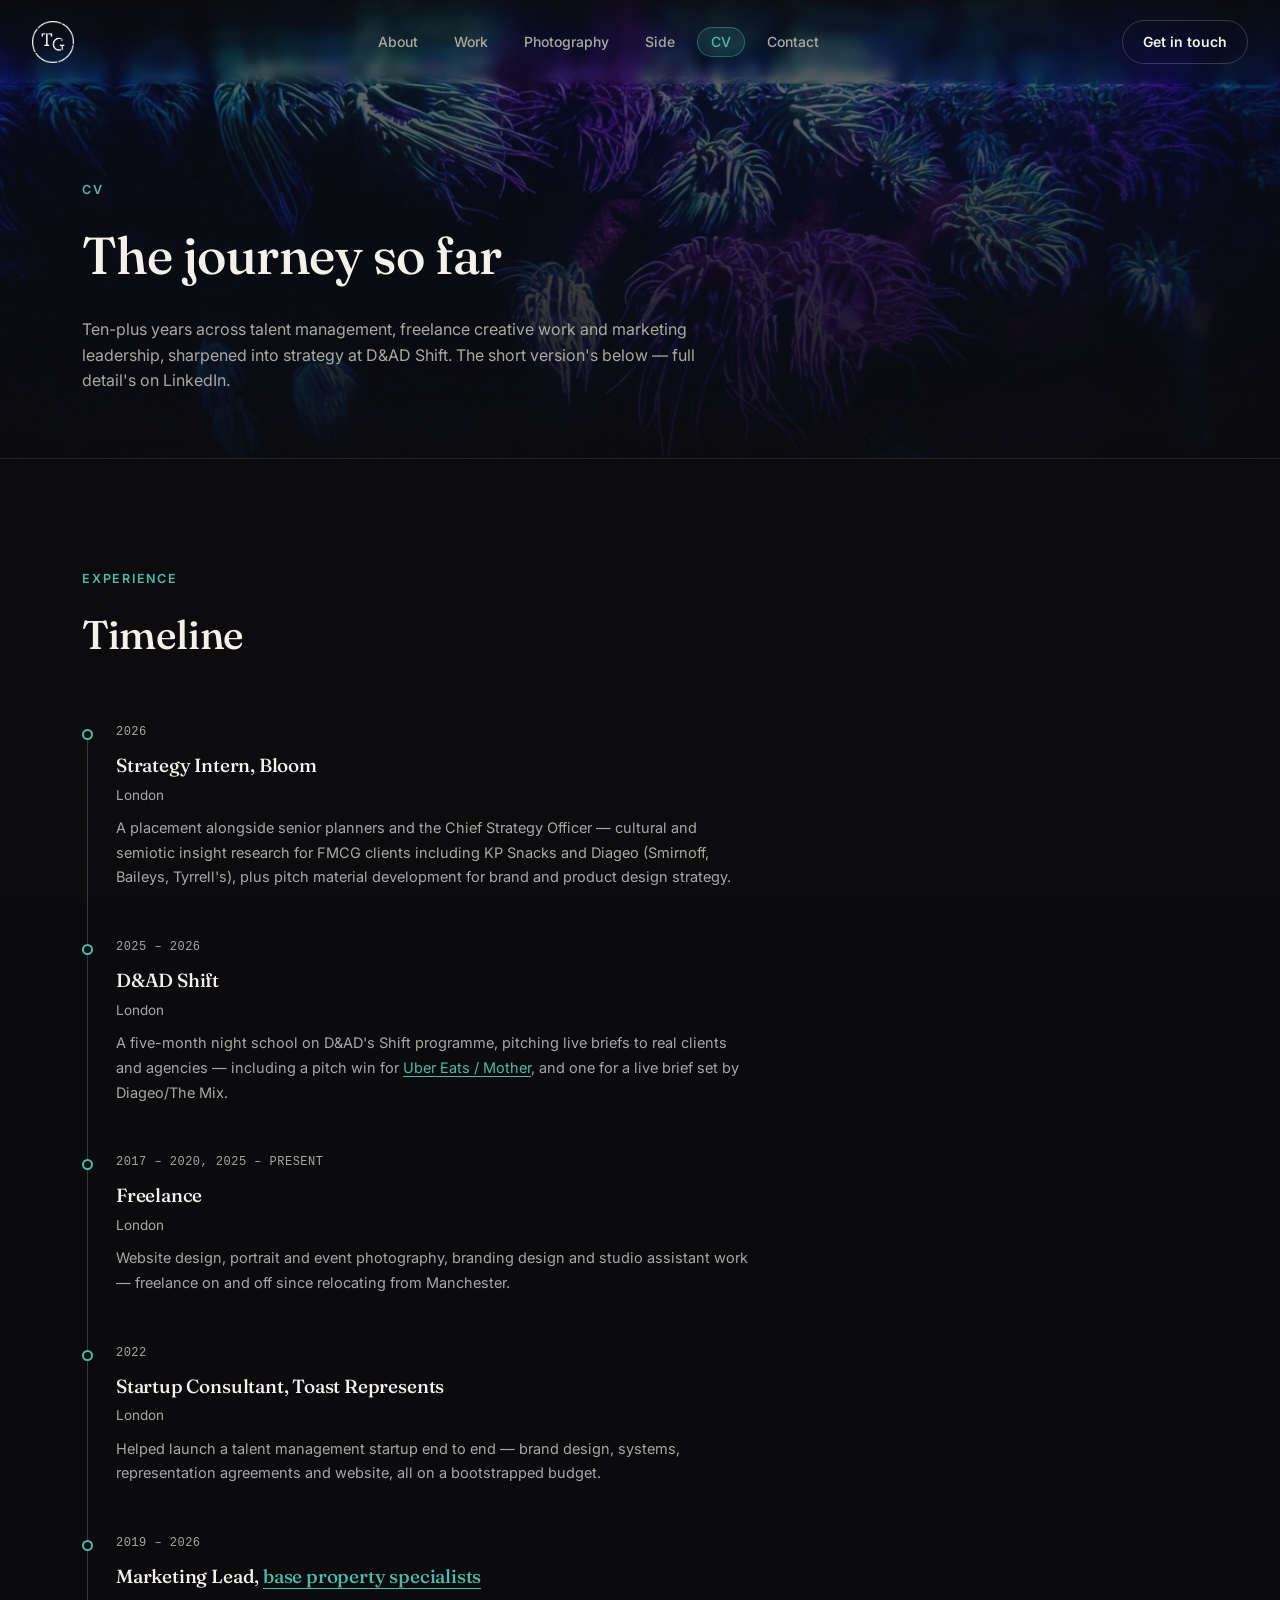
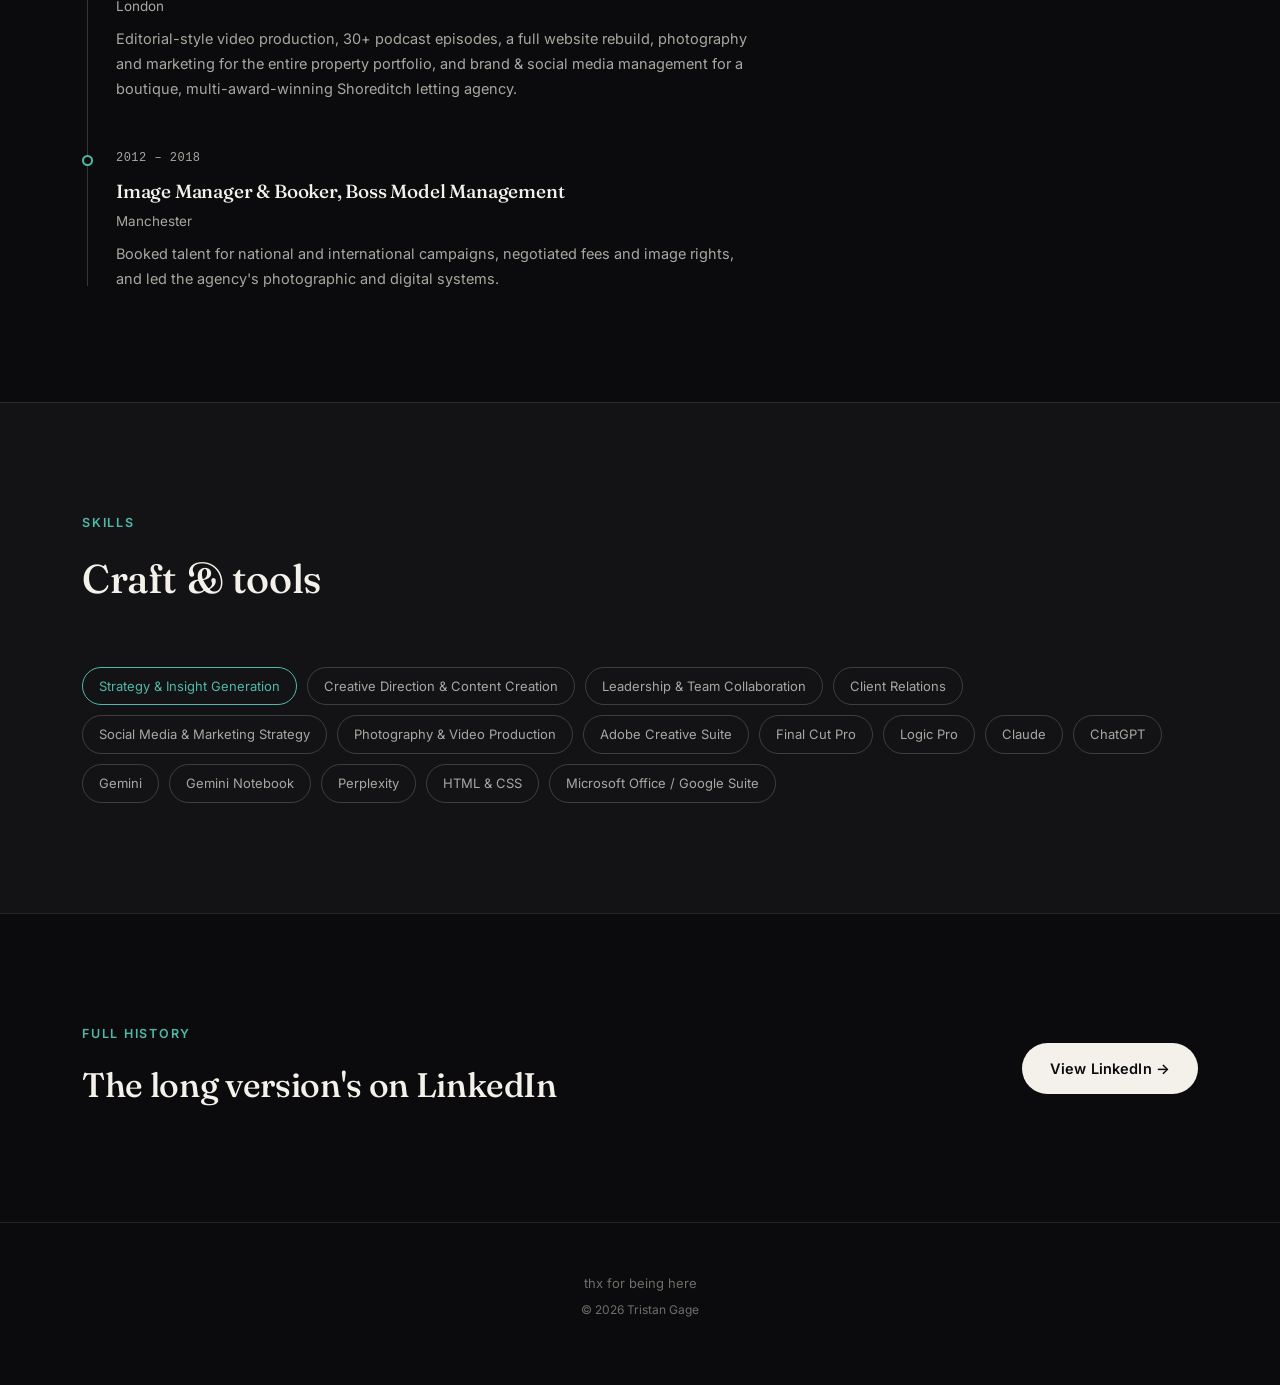
==== commit 441bef39: "Update Freelance timeline entry: two stretches, more services Dates now read 2017-2020, 2025-Present" ====
--- a/cv.html
+++ b/cv.html
@@ -87,6 +87,16 @@
       <div class="timeline__item">
         <span class="timeline__marker"></span>
         <div class="timeline__content">
+          <p class="timeline__date">2017 – 2020, 2025 – Present</p>
+          <h3 class="timeline__role">Freelance</h3>
+          <p class="timeline__org">London</p>
+          <p class="timeline__desc">Website design, portrait and event photography, branding design and studio assistant work — freelance on and off since relocating from Manchester.</p>
+        </div>
+      </div>
+
+      <div class="timeline__item">
+        <span class="timeline__marker"></span>
+        <div class="timeline__content">
           <p class="timeline__date">2022</p>
           <h3 class="timeline__role">Startup Consultant, Toast Represents</h3>
           <p class="timeline__org">London</p>
@@ -101,16 +111,6 @@
           <h3 class="timeline__role">Marketing Lead, <a href="index.html#modal-base">base property specialists</a></h3>
           <p class="timeline__org">London</p>
           <p class="timeline__desc">Editorial-style video production, 30+ podcast episodes, a full website rebuild, photography and marketing for the entire property portfolio, and brand &amp; social media management for a boutique, multi-award-winning Shoreditch letting agency.</p>
-        </div>
-      </div>
-
-      <div class="timeline__item">
-        <span class="timeline__marker"></span>
-        <div class="timeline__content">
-          <p class="timeline__date">2018 – 2019</p>
-          <h3 class="timeline__role">Freelance</h3>
-          <p class="timeline__org">London</p>
-          <p class="timeline__desc">Website design, portrait photography and studio assistant work, building a freelance practice after relocating from Manchester.</p>
         </div>
       </div>
 
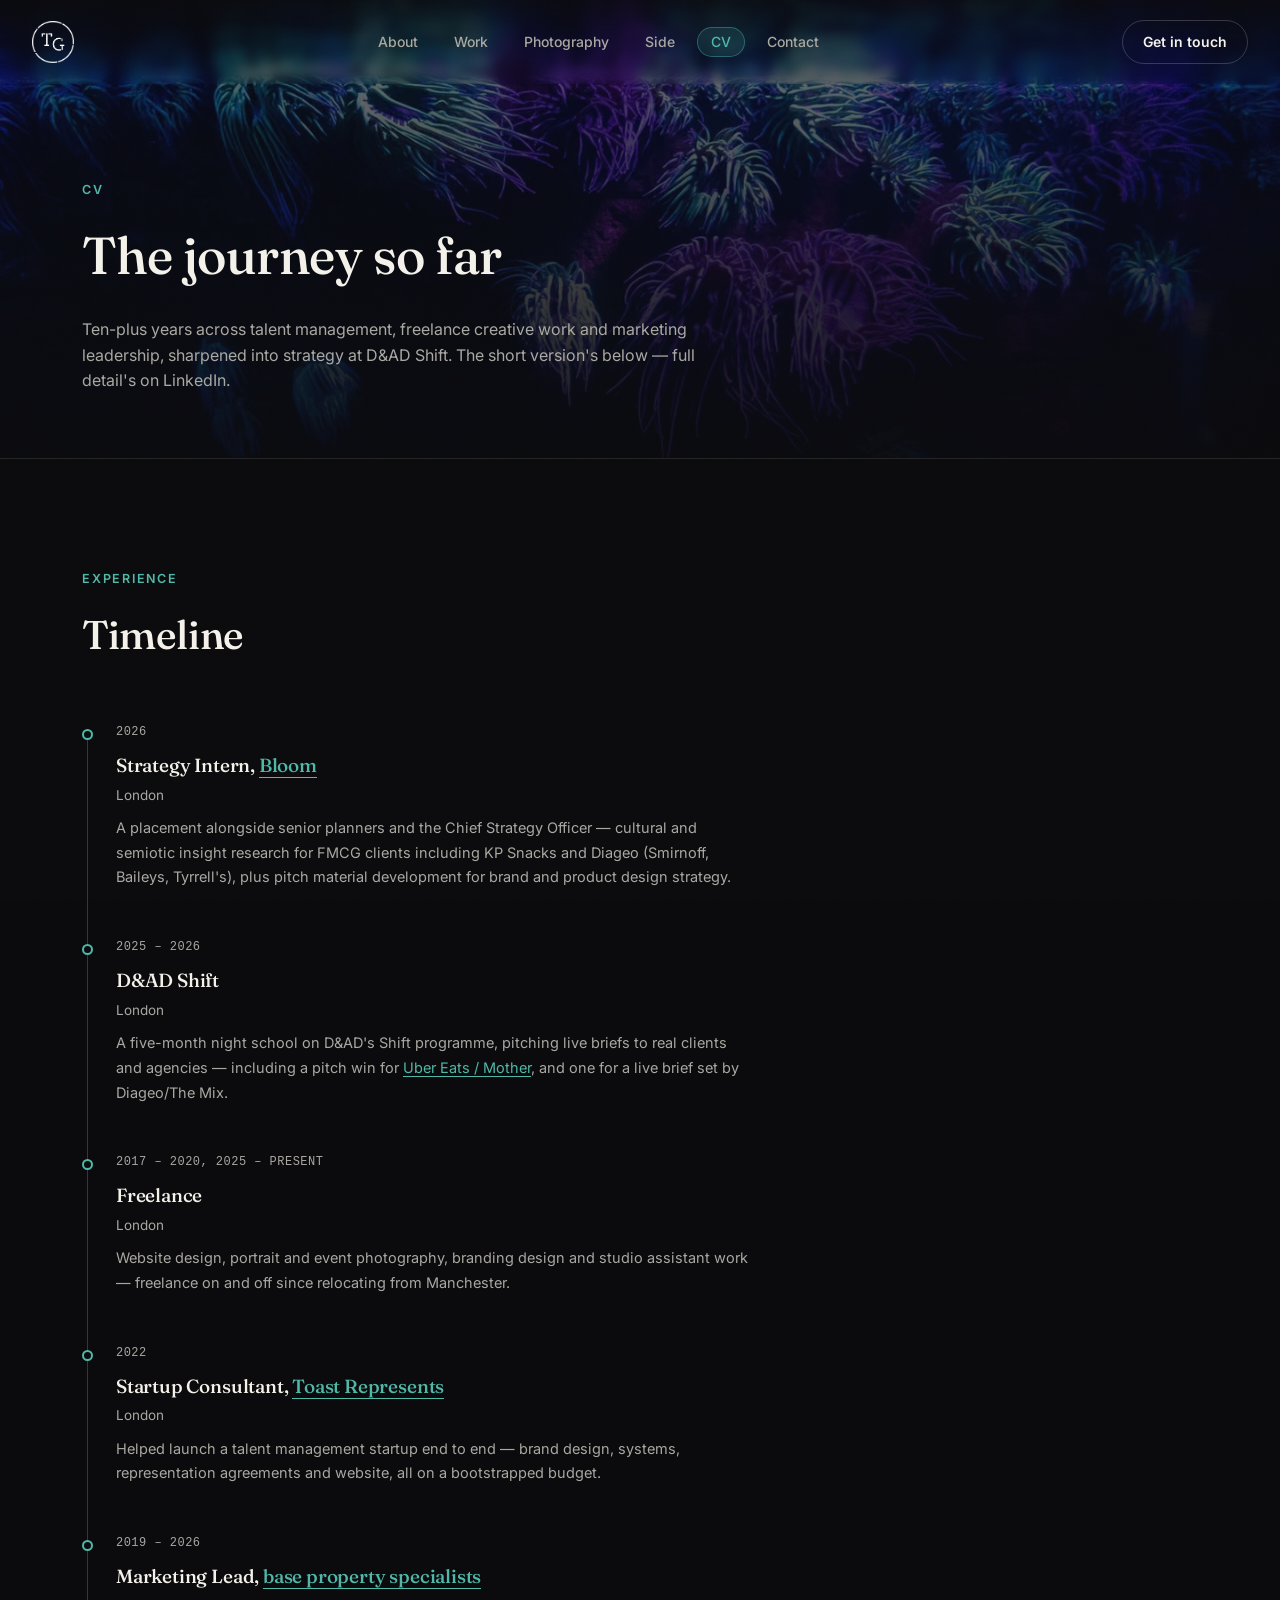
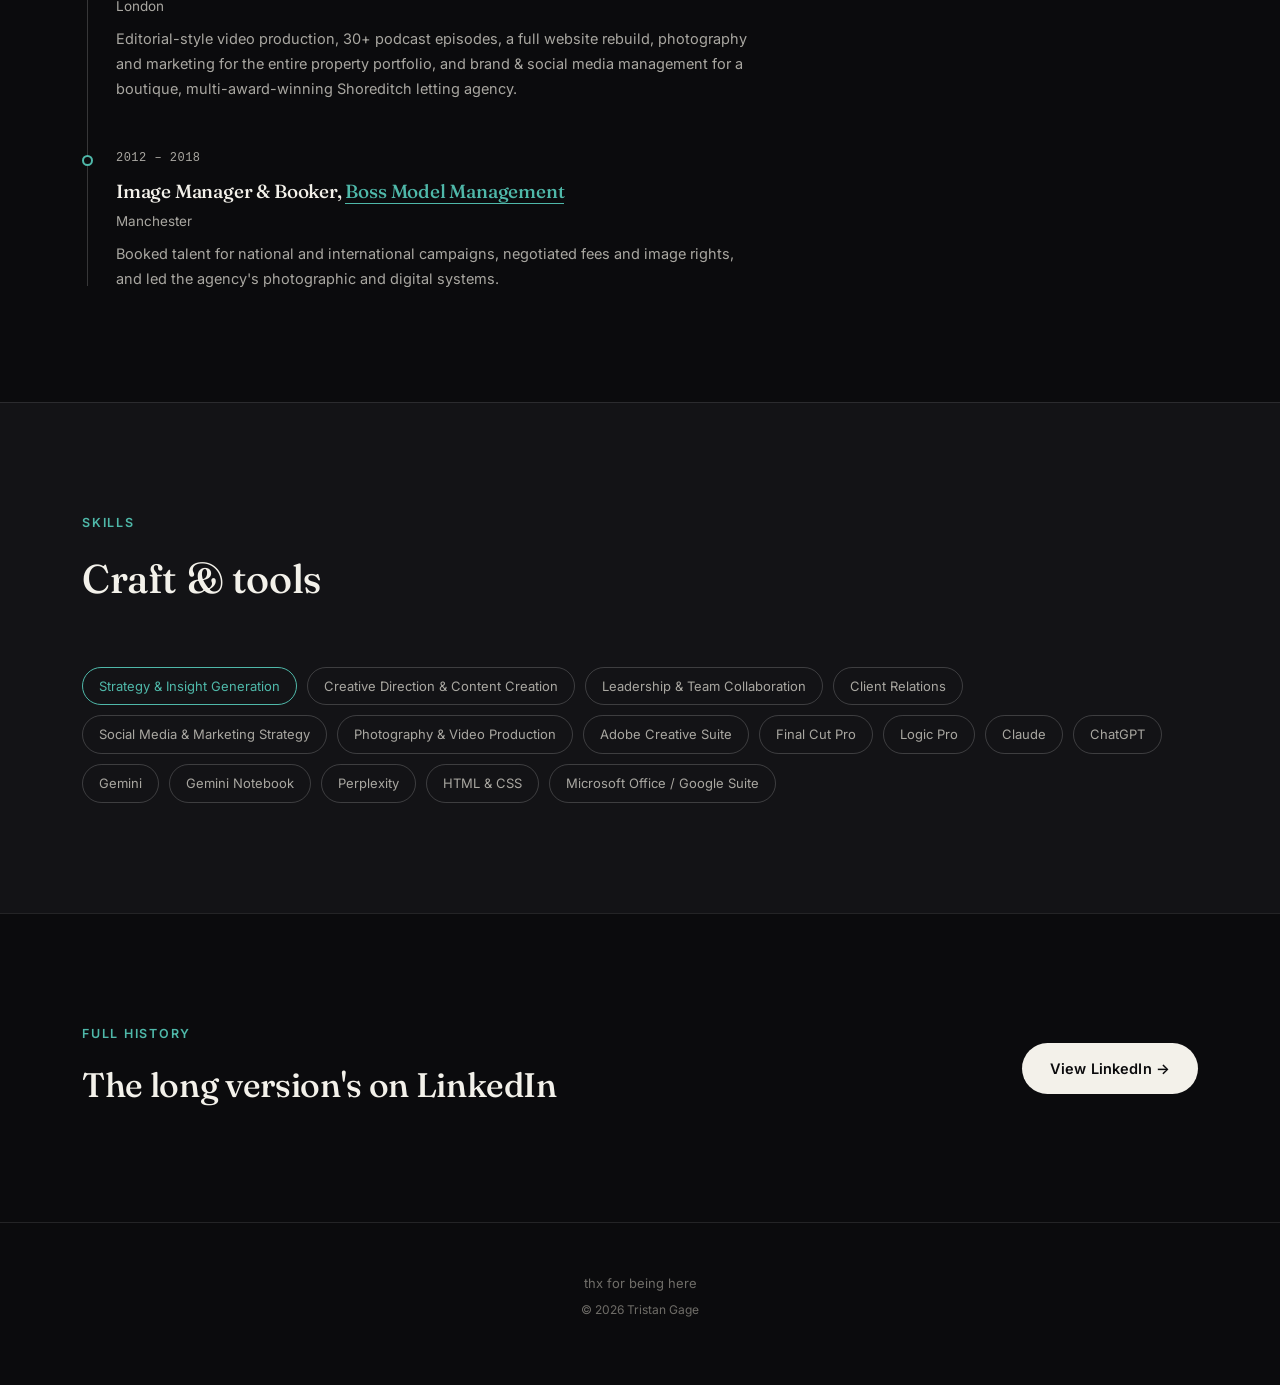
==== commit 57e0f262: "Link Bloom, Toast Represents and Boss Model Management to their sites" ====
--- a/cv.html
+++ b/cv.html
@@ -68,7 +68,7 @@
         <span class="timeline__marker"></span>
         <div class="timeline__content">
           <p class="timeline__date">2026</p>
-          <h3 class="timeline__role">Strategy Intern, Bloom</h3>
+          <h3 class="timeline__role">Strategy Intern, <a href="https://www.bloom-london.com/" target="_blank" rel="noopener">Bloom</a></h3>
           <p class="timeline__org">London</p>
           <p class="timeline__desc">A placement alongside senior planners and the Chief Strategy Officer — cultural and semiotic insight research for FMCG clients including KP Snacks and Diageo (Smirnoff, Baileys, Tyrrell's), plus pitch material development for brand and product design strategy.</p>
         </div>
@@ -98,7 +98,7 @@
         <span class="timeline__marker"></span>
         <div class="timeline__content">
           <p class="timeline__date">2022</p>
-          <h3 class="timeline__role">Startup Consultant, Toast Represents</h3>
+          <h3 class="timeline__role">Startup Consultant, <a href="https://toastrepresents.co.uk" target="_blank" rel="noopener">Toast Represents</a></h3>
           <p class="timeline__org">London</p>
           <p class="timeline__desc">Helped launch a talent management startup end to end — brand design, systems, representation agreements and website, all on a bootstrapped budget.</p>
         </div>
@@ -118,7 +118,7 @@
         <span class="timeline__marker"></span>
         <div class="timeline__content">
           <p class="timeline__date">2012 – 2018</p>
-          <h3 class="timeline__role">Image Manager &amp; Booker, Boss Model Management</h3>
+          <h3 class="timeline__role">Image Manager &amp; Booker, <a href="https://www.bossmodelmanagement.co.uk" target="_blank" rel="noopener">Boss Model Management</a></h3>
           <p class="timeline__org">Manchester</p>
           <p class="timeline__desc">Booked talent for national and international campaigns, negotiated fees and image rights, and led the agency's photographic and digital systems.</p>
         </div>
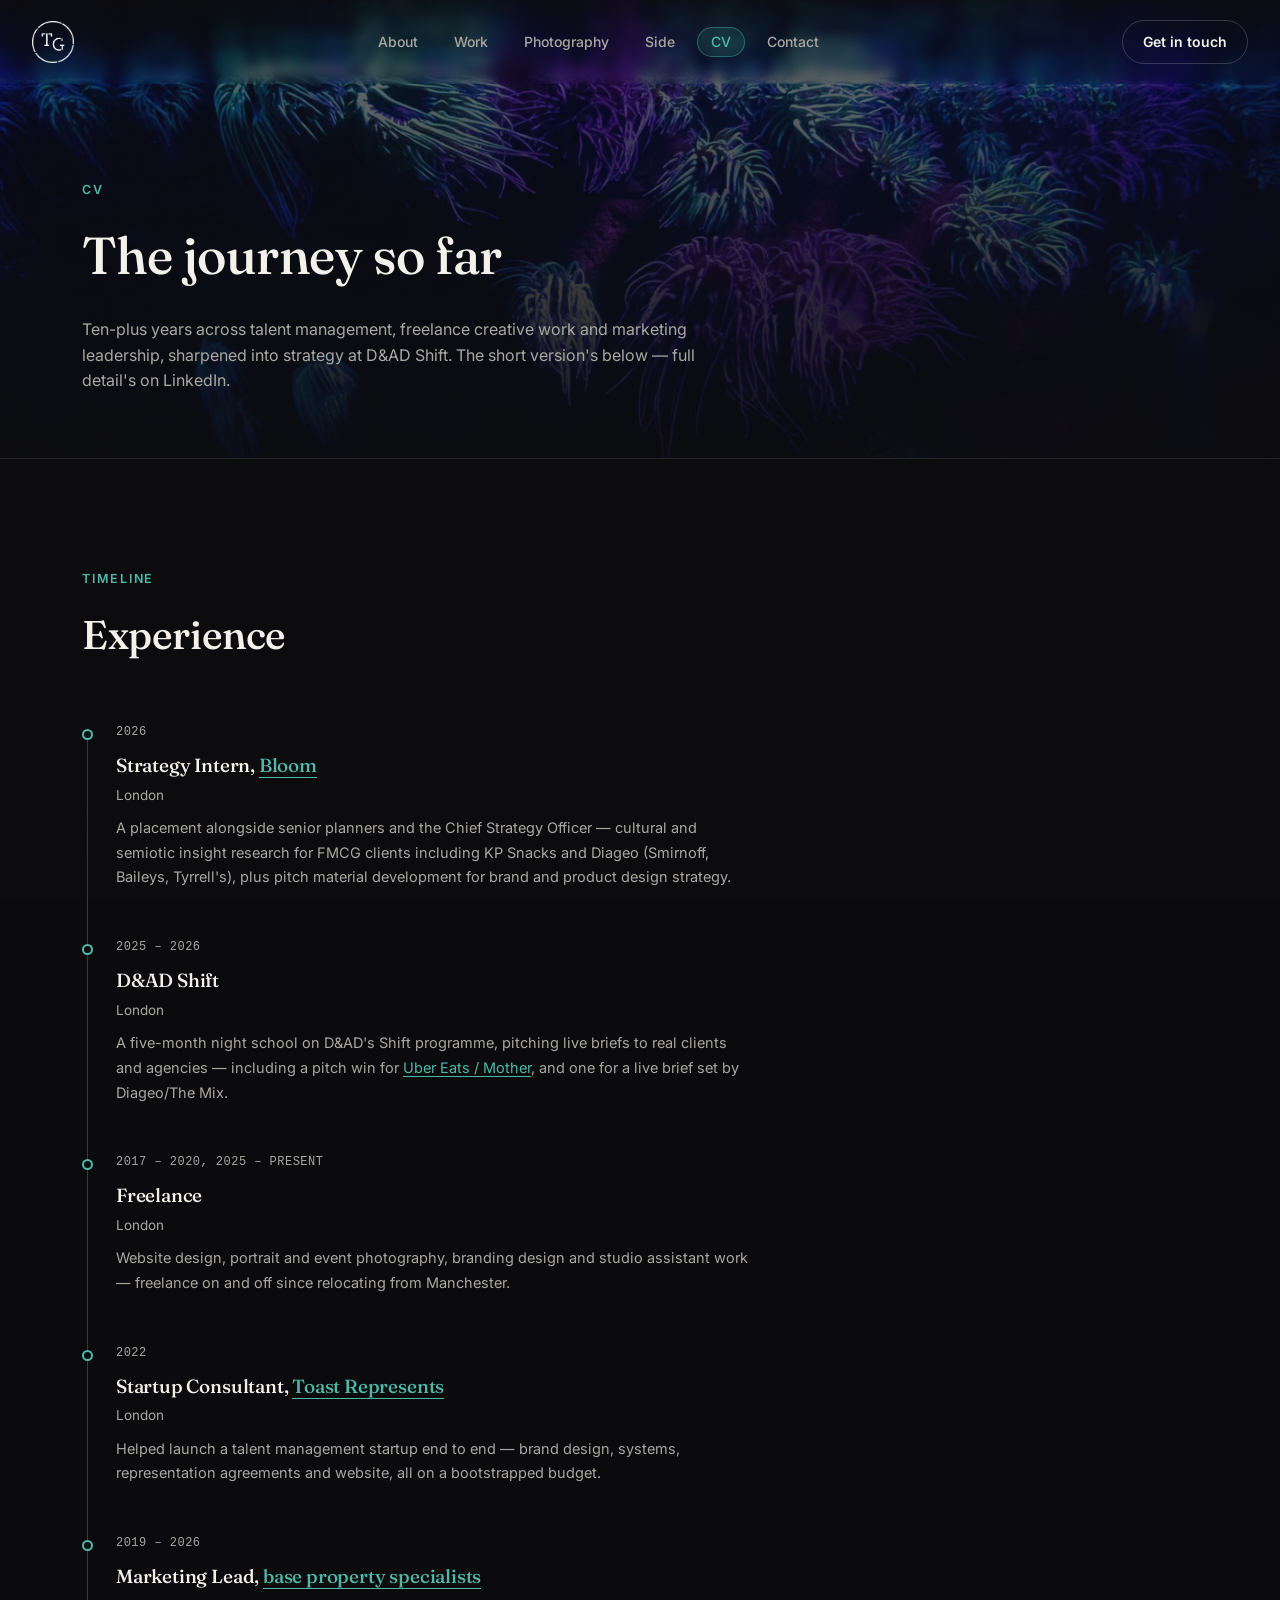
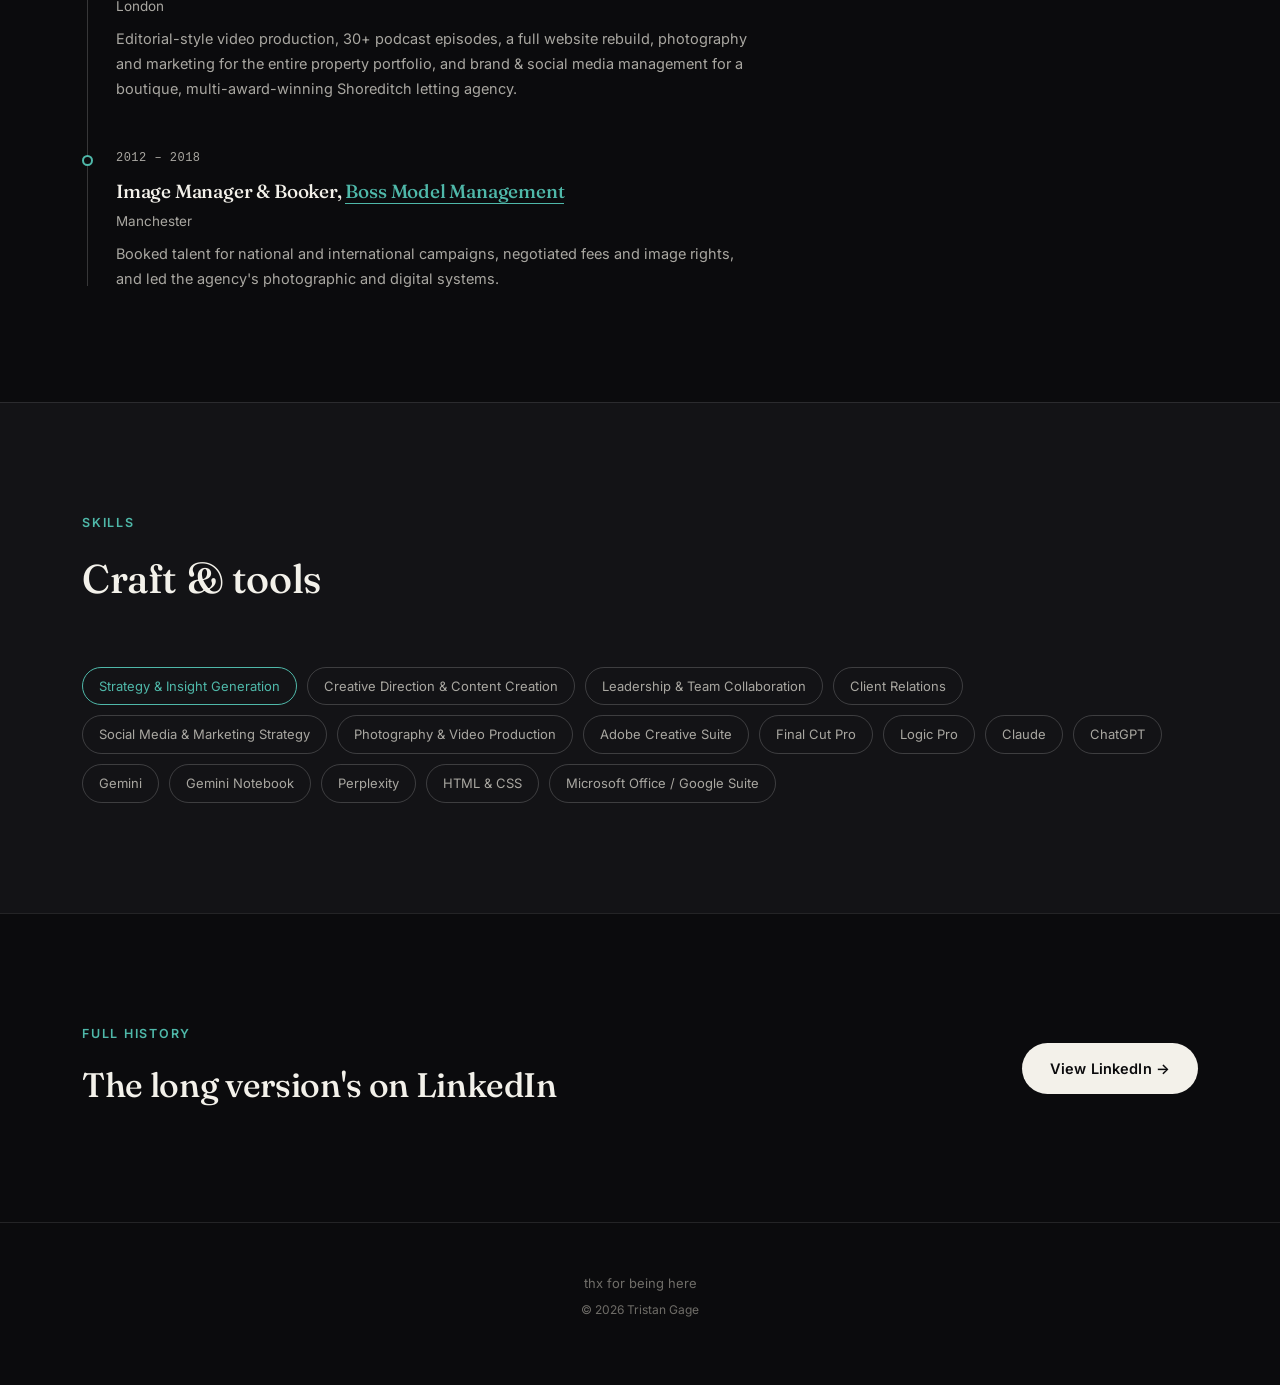
==== commit a8967b70: "Swap Experience/Timeline eyebrow and heading positions" ====
--- a/cv.html
+++ b/cv.html
@@ -59,8 +59,8 @@
 <section class="cv-timeline">
   <div class="container">
     <div class="section-head">
-      <p class="eyebrow">Experience</p>
-      <h2>Timeline</h2>
+      <p class="eyebrow">Timeline</p>
+      <h2>Experience</h2>
     </div>
 
     <div class="timeline">
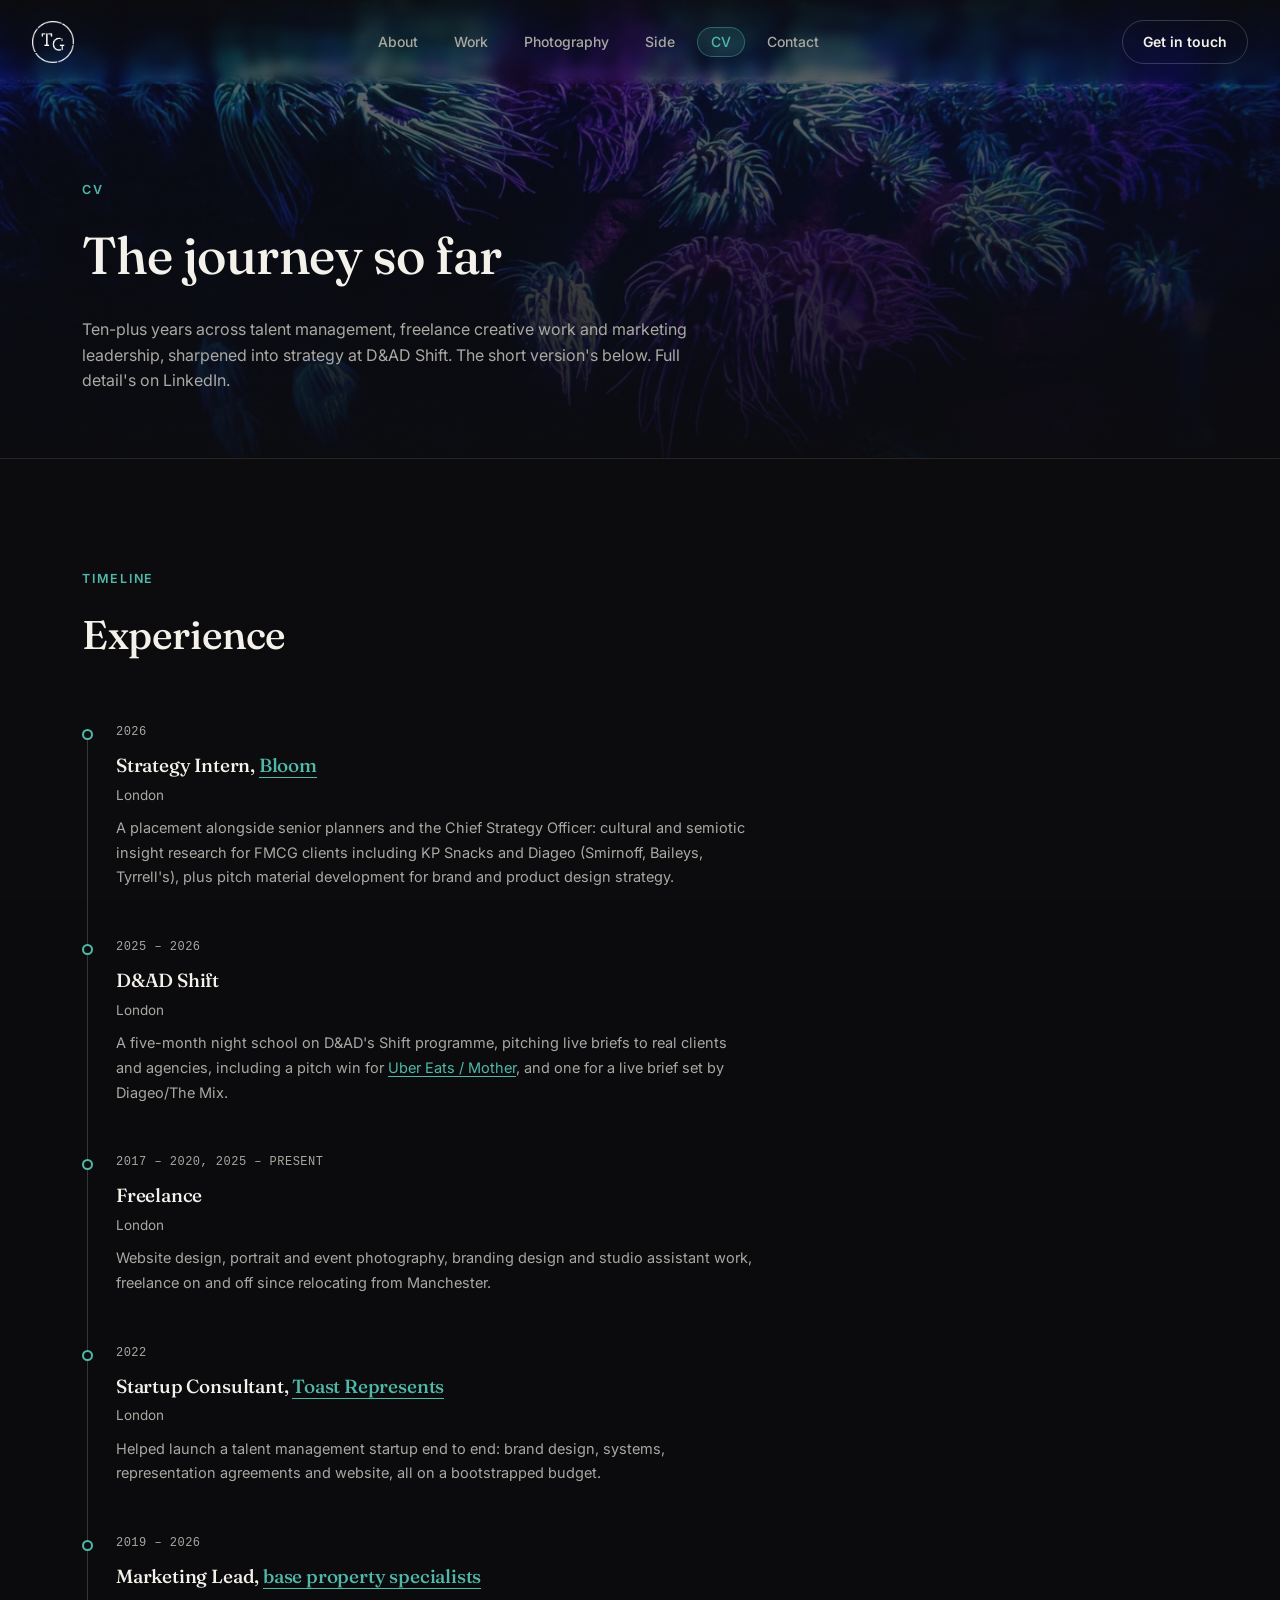
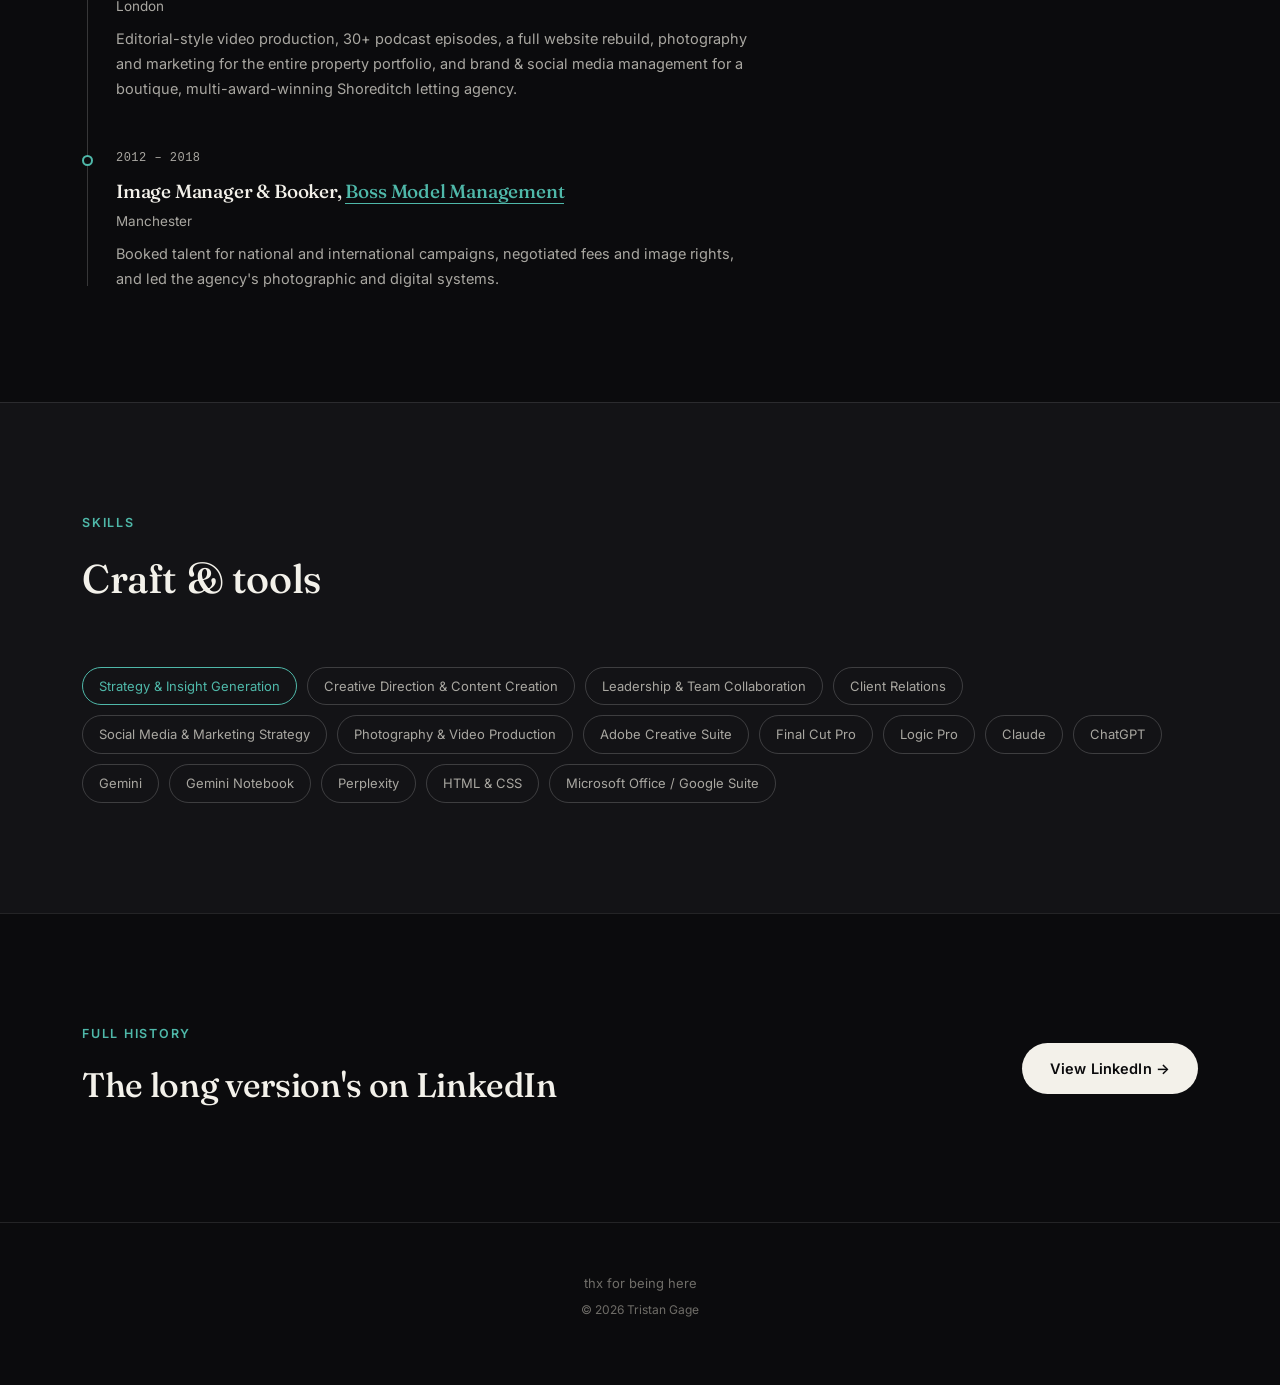
==== commit 15e98bbd: "Remove em dashes from the CV page Replaced with hyphens (title, meta description, nav aria-label) or" ====
--- a/cv.html
+++ b/cv.html
@@ -3,8 +3,8 @@
 <head>
 <meta charset="UTF-8">
 <meta name="viewport" content="width=device-width, initial-scale=1.0">
-<title>CV — Tristan Gage</title>
-<meta name="description" content="Tristan Gage — CV. A short timeline of experience across strategy, creative and production, skills, and a link through to LinkedIn.">
+<title>CV - Tristan Gage</title>
+<meta name="description" content="Tristan Gage's CV: a short timeline of experience across strategy, creative and production, skills, and a link through to LinkedIn.">
 <link rel="icon" type="image/png" href="assets/img/favicon.png">
 <link rel="apple-touch-icon" href="assets/img/favicon.png">
 <link rel="preconnect" href="https://fonts.googleapis.com">
@@ -17,7 +17,7 @@
 <div class="grain"></div>
 
 <header class="nav" id="top">
-  <a class="nav__mark" href="index.html" aria-label="Tristan Gage — home">
+  <a class="nav__mark" href="index.html" aria-label="Tristan Gage - home">
     <img class="nav__mark-img" src="assets/img/tg-mark.png" alt="Tristan Gage logo">
   </a>
   <nav class="nav__links" aria-label="Primary">
@@ -51,7 +51,7 @@
   <div class="container">
     <p class="eyebrow">CV</p>
     <h1>The journey so far</h1>
-    <p class="page-intro__sub">Ten-plus years across talent management, freelance creative work and marketing leadership, sharpened into strategy at D&amp;AD Shift. The short version's below — full detail's on LinkedIn.</p>
+    <p class="page-intro__sub">Ten-plus years across talent management, freelance creative work and marketing leadership, sharpened into strategy at D&amp;AD Shift. The short version's below. Full detail's on LinkedIn.</p>
   </div>
 </section>
 
@@ -70,7 +70,7 @@
           <p class="timeline__date">2026</p>
           <h3 class="timeline__role">Strategy Intern, <a href="https://www.bloom-london.com/" target="_blank" rel="noopener">Bloom</a></h3>
           <p class="timeline__org">London</p>
-          <p class="timeline__desc">A placement alongside senior planners and the Chief Strategy Officer — cultural and semiotic insight research for FMCG clients including KP Snacks and Diageo (Smirnoff, Baileys, Tyrrell's), plus pitch material development for brand and product design strategy.</p>
+          <p class="timeline__desc">A placement alongside senior planners and the Chief Strategy Officer: cultural and semiotic insight research for FMCG clients including KP Snacks and Diageo (Smirnoff, Baileys, Tyrrell's), plus pitch material development for brand and product design strategy.</p>
         </div>
       </div>
 
@@ -80,7 +80,7 @@
           <p class="timeline__date">2025 – 2026</p>
           <h3 class="timeline__role">D&amp;AD Shift</h3>
           <p class="timeline__org">London</p>
-          <p class="timeline__desc">A five-month night school on D&amp;AD's Shift programme, pitching live briefs to real clients and agencies — including a pitch win for <a href="index.html#modal-ubereats">Uber Eats / Mother</a>, and one for a live brief set by Diageo/The Mix.</p>
+          <p class="timeline__desc">A five-month night school on D&amp;AD's Shift programme, pitching live briefs to real clients and agencies, including a pitch win for <a href="index.html#modal-ubereats">Uber Eats / Mother</a>, and one for a live brief set by Diageo/The Mix.</p>
         </div>
       </div>
 
@@ -90,7 +90,7 @@
           <p class="timeline__date">2017 – 2020, 2025 – Present</p>
           <h3 class="timeline__role">Freelance</h3>
           <p class="timeline__org">London</p>
-          <p class="timeline__desc">Website design, portrait and event photography, branding design and studio assistant work — freelance on and off since relocating from Manchester.</p>
+          <p class="timeline__desc">Website design, portrait and event photography, branding design and studio assistant work, freelance on and off since relocating from Manchester.</p>
         </div>
       </div>
 
@@ -100,7 +100,7 @@
           <p class="timeline__date">2022</p>
           <h3 class="timeline__role">Startup Consultant, <a href="https://toastrepresents.co.uk" target="_blank" rel="noopener">Toast Represents</a></h3>
           <p class="timeline__org">London</p>
-          <p class="timeline__desc">Helped launch a talent management startup end to end — brand design, systems, representation agreements and website, all on a bootstrapped budget.</p>
+          <p class="timeline__desc">Helped launch a talent management startup end to end: brand design, systems, representation agreements and website, all on a bootstrapped budget.</p>
         </div>
       </div>
 
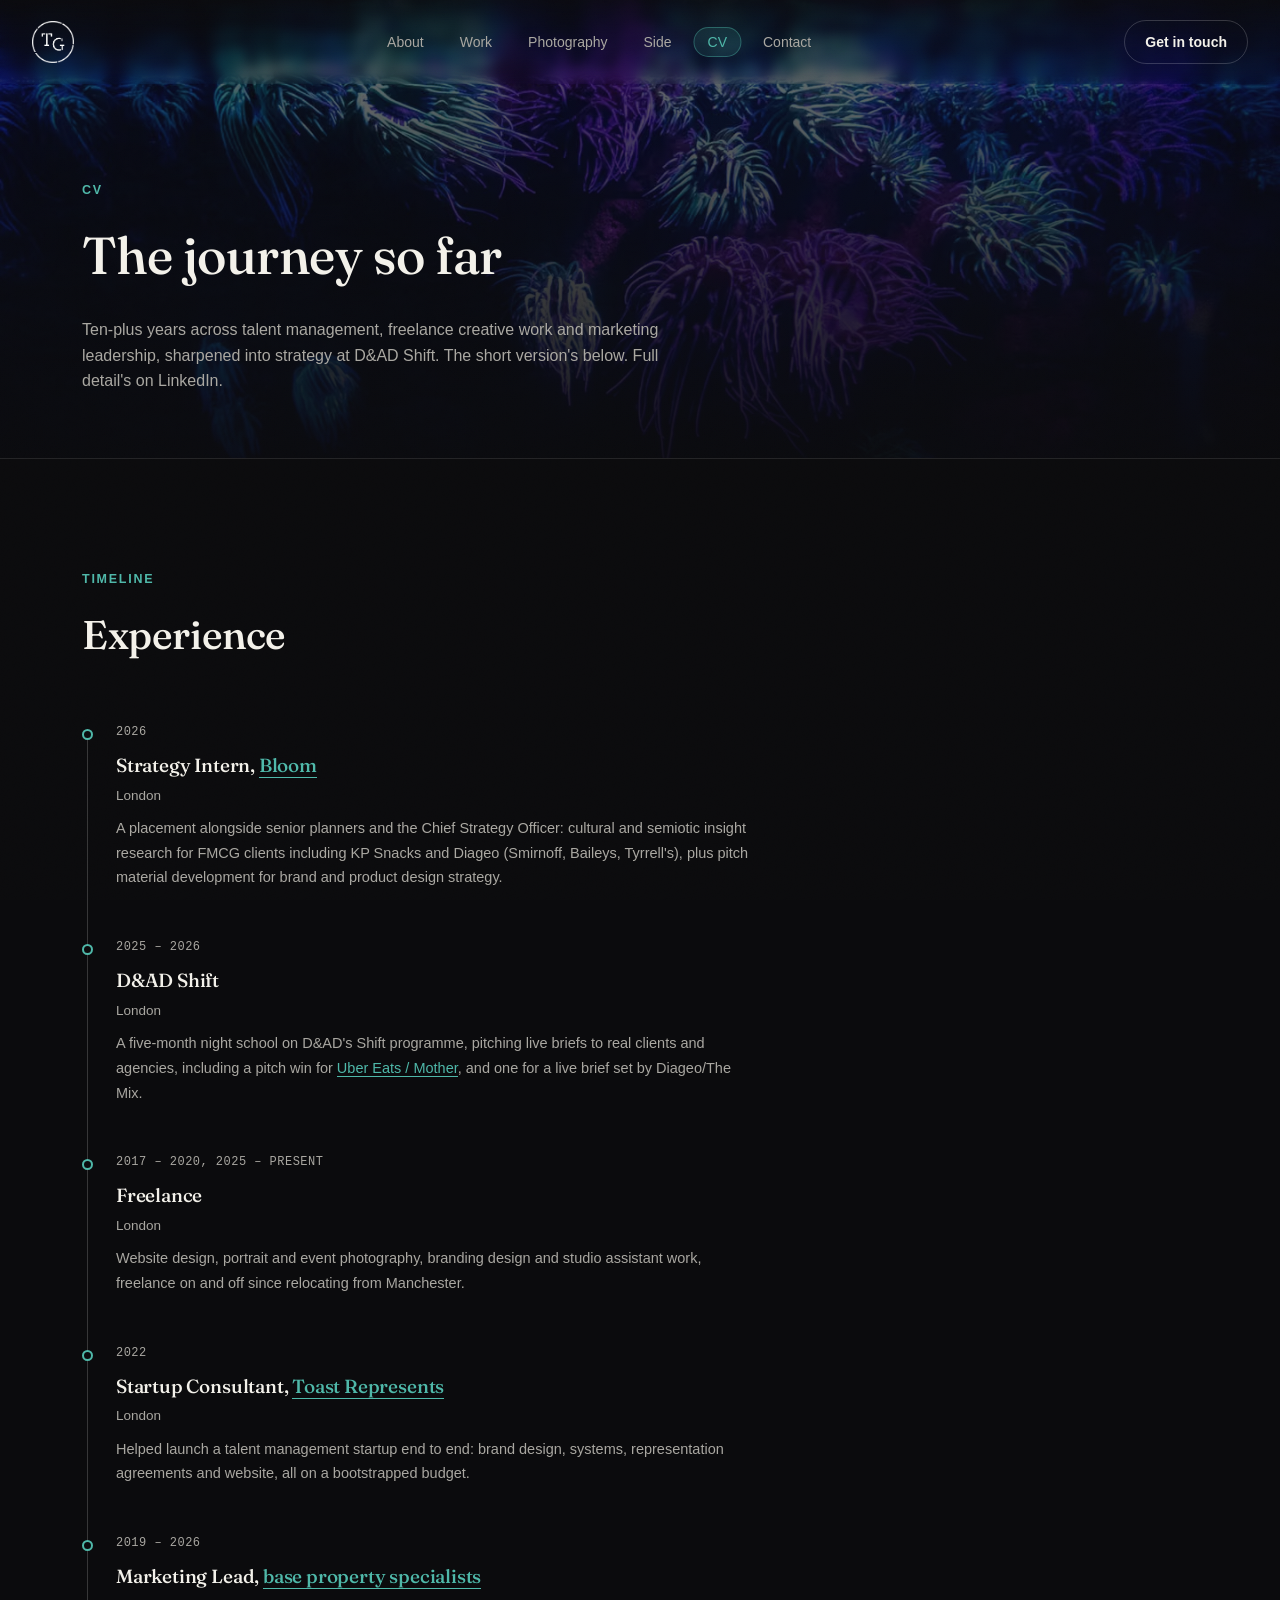
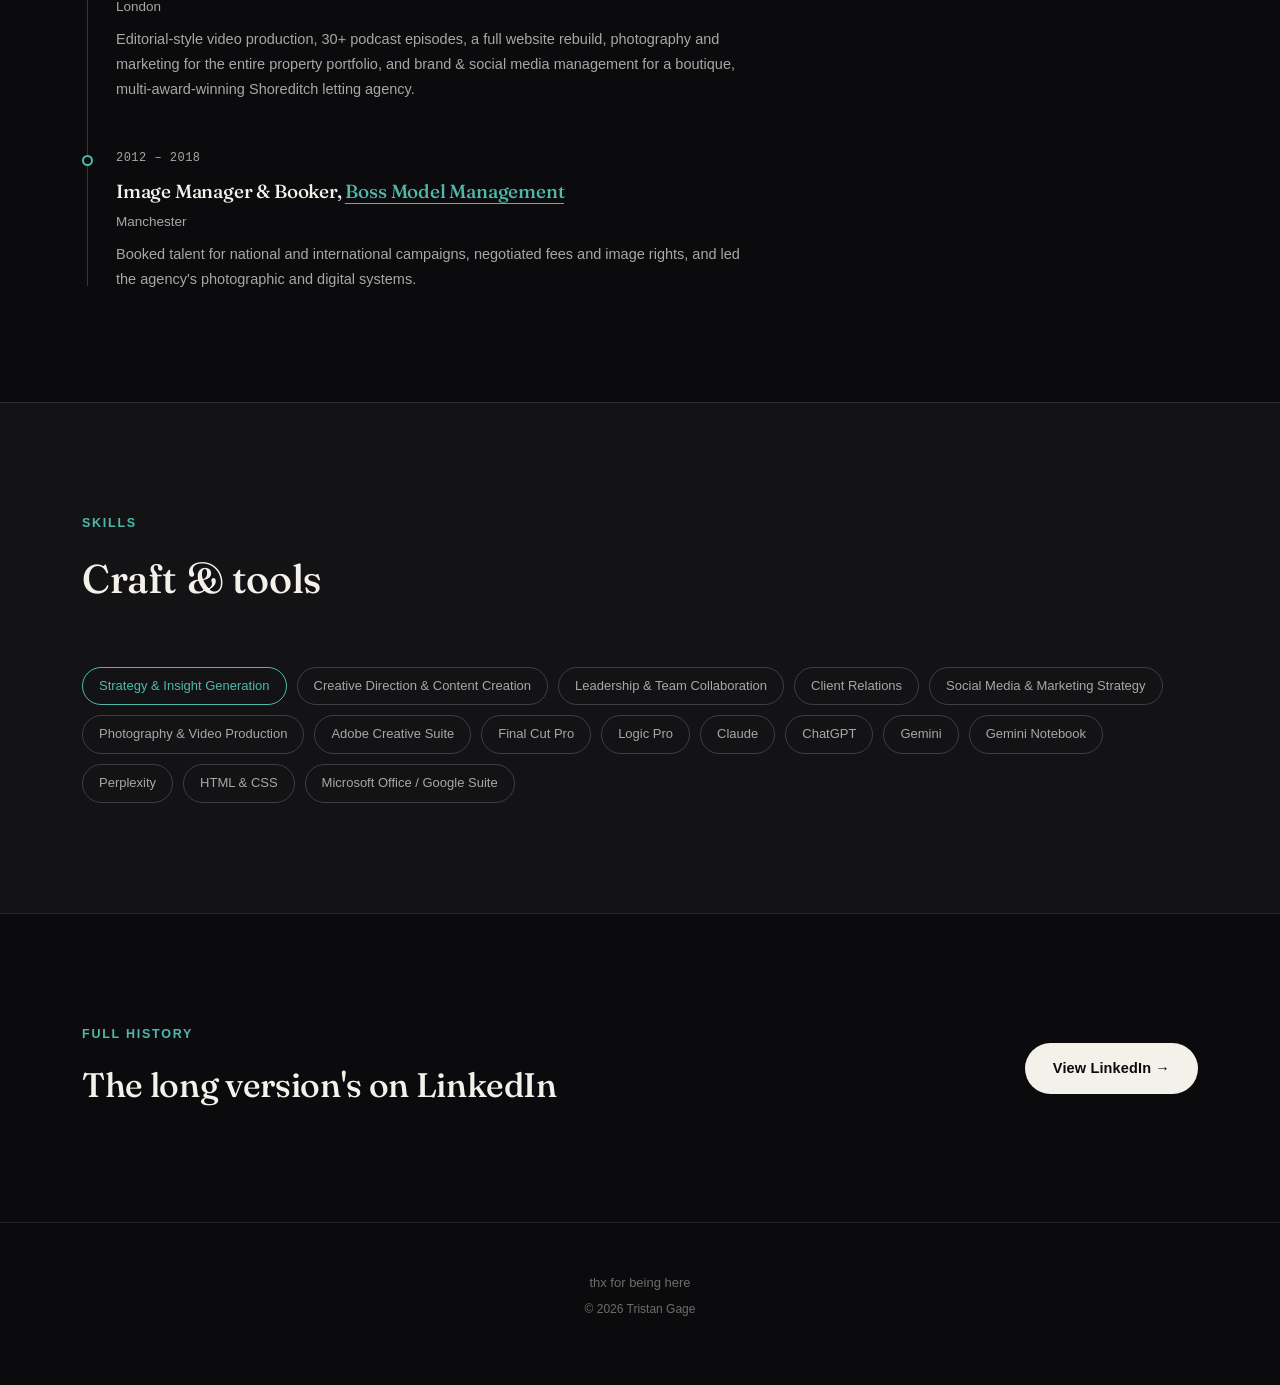
==== commit 074daa02: "Trim unused Fraunces weights; add General Sans comparison on CV page Fraunces was loading roman 400/" ====
--- a/cv.html
+++ b/cv.html
@@ -9,8 +9,13 @@
 <link rel="apple-touch-icon" href="assets/img/favicon.png">
 <link rel="preconnect" href="https://fonts.googleapis.com">
 <link rel="preconnect" href="https://fonts.gstatic.com" crossorigin>
-<link href="https://fonts.googleapis.com/css2?family=Fraunces:ital,opsz,wght@0,9..144,400;0,9..144,500;0,9..144,600;1,9..144,500&family=Inter:wght@400;500;600&display=swap" rel="stylesheet">
+<link href="https://fonts.googleapis.com/css2?family=Fraunces:opsz,wght@9..144,500&family=Inter:wght@400;500;600&display=swap" rel="stylesheet">
 <link rel="stylesheet" href="css/styles.css">
+<!-- Font experiment (this page only): swap body/UI text from Inter to General Sans for comparison -->
+<link rel="stylesheet" href="https://api.fontshare.com/v2/css?f[]=general-sans@400,500,600&display=swap">
+<style>
+  :root { --sans: "General Sans", -apple-system, BlinkMacSystemFont, "Segoe UI", sans-serif; }
+</style>
 </head>
 <body>
 
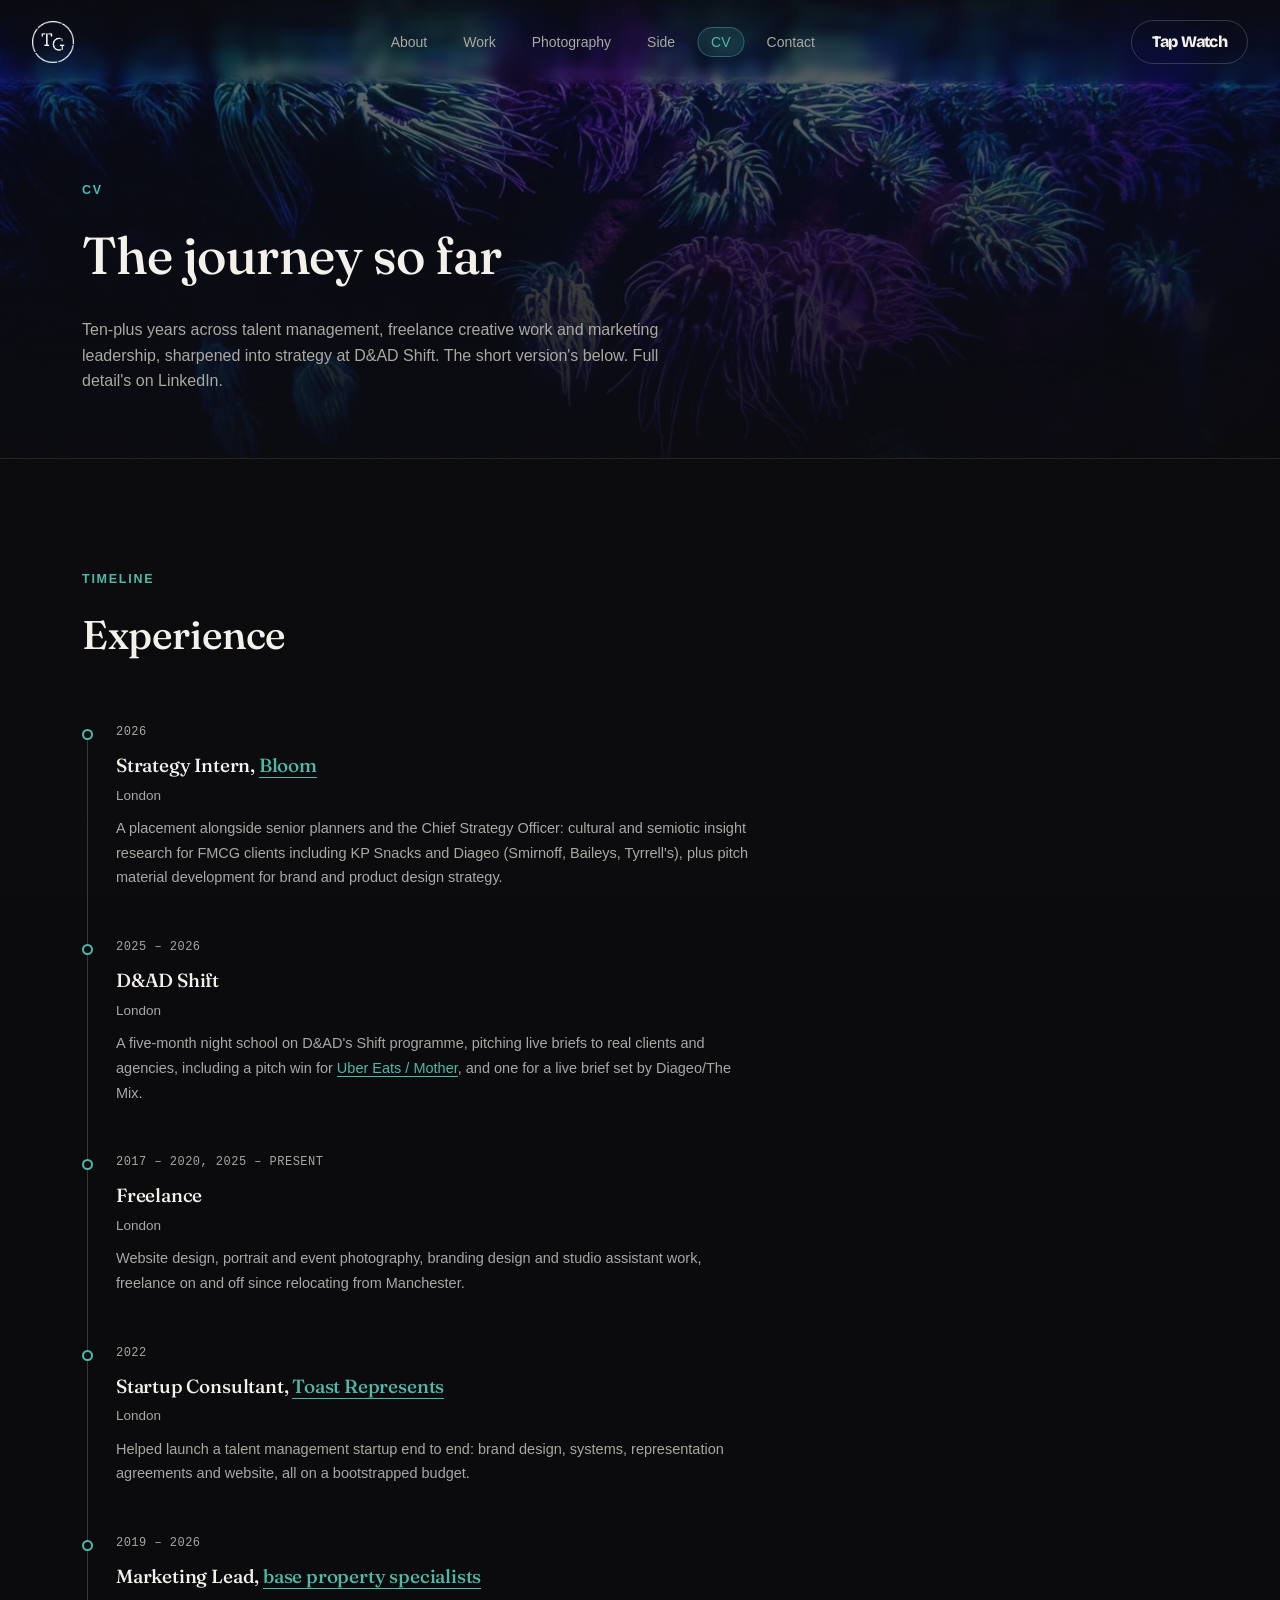
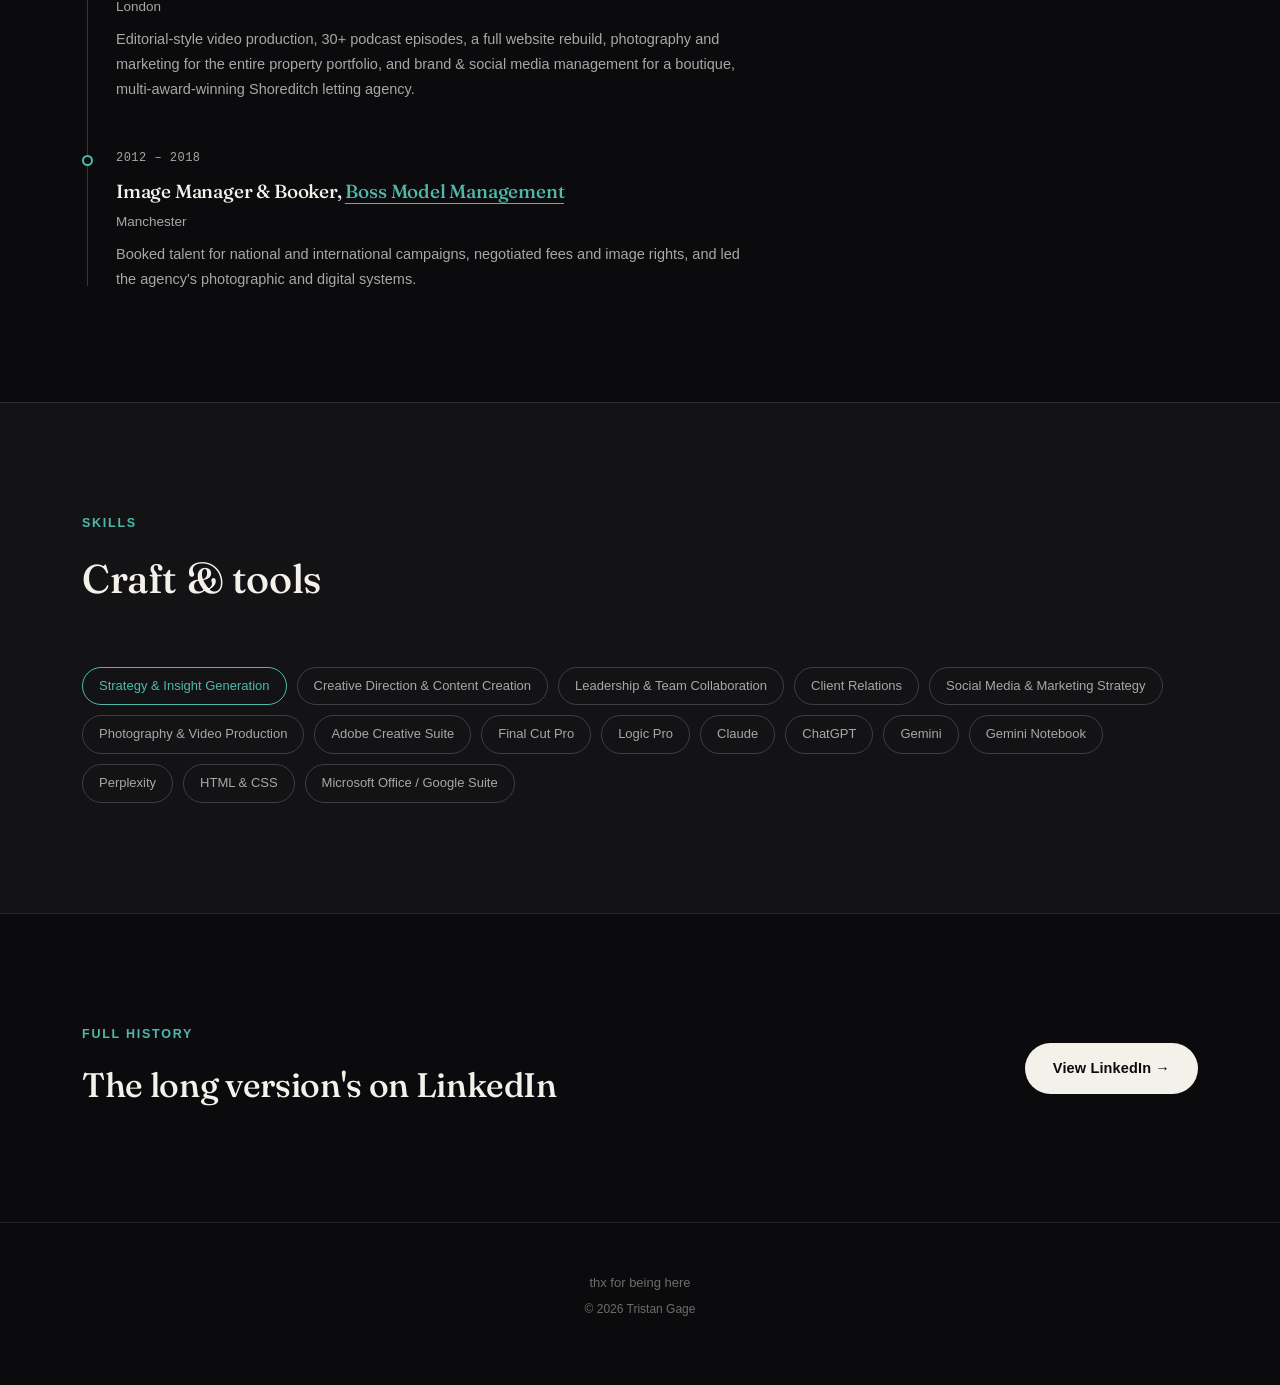
==== commit 84ba7013: "Add Tap Watch nav button, rebuild Side as project cards, new favicon - Dark TG logo as favicon, plus" ====
--- a/cv.html
+++ b/cv.html
@@ -5,17 +5,15 @@
 <meta name="viewport" content="width=device-width, initial-scale=1.0">
 <title>CV - Tristan Gage</title>
 <meta name="description" content="Tristan Gage's CV: a short timeline of experience across strategy, creative and production, skills, and a link through to LinkedIn.">
-<link rel="icon" type="image/png" href="assets/img/favicon.png">
-<link rel="apple-touch-icon" href="assets/img/favicon.png">
+<link rel="icon" type="image/png" href="assets/img/favicon.png?v=2">
+<link rel="apple-touch-icon" href="assets/img/apple-touch-icon.png?v=2">
 <link rel="preconnect" href="https://fonts.googleapis.com">
 <link rel="preconnect" href="https://fonts.gstatic.com" crossorigin>
-<link href="https://fonts.googleapis.com/css2?family=Fraunces:opsz,wght@9..144,500&family=Inter:wght@400;500;600&display=swap" rel="stylesheet">
+<link rel="preconnect" href="https://api.fontshare.com">
+<link rel="preconnect" href="https://cdn.fontshare.com" crossorigin>
+<link href="https://fonts.googleapis.com/css2?family=Fraunces:opsz,wght@9..144,500&family=Bricolage+Grotesque:wght@800&display=swap" rel="stylesheet">
+<link rel="stylesheet" href="https://api.fontshare.com/v2/css?f[]=general-sans@400,500,600&display=swap">
 <link rel="stylesheet" href="css/styles.css">
-<!-- Font experiment (this page only): swap body/UI text from Inter to General Sans for comparison -->
-<link rel="stylesheet" href="https://api.fontshare.com/v2/css?f[]=general-sans@400,500,600&display=swap">
-<style>
-  :root { --sans: "General Sans", -apple-system, BlinkMacSystemFont, "Segoe UI", sans-serif; }
-</style>
 </head>
 <body>
 
@@ -34,7 +32,9 @@
     <a href="cv.html" aria-current="page">CV</a>
     <a href="index.html#contact">Contact</a>
   </nav>
-  <a class="nav__cta" href="index.html#contact">Get in touch</a>
+  <div class="nav__actions">
+    <a class="nav__cta nav__cta--tap" href="https://www.tap-watch.co.uk" target="_blank" rel="noopener">Tap Watch</a>
+  </div>
   <button class="nav__toggle" id="navToggle" aria-label="Open menu" aria-expanded="false">
     <span></span><span></span><span></span>
   </button>
@@ -44,6 +44,7 @@
   <a href="index.html#about">About</a>
   <a href="index.html#work">Work</a>
   <a href="photography.html">Photography</a>
+  <a href="https://www.tap-watch.co.uk" target="_blank" rel="noopener">Tap Watch</a>
   <a href="index.html#side">Side</a>
   <a href="cv.html">CV</a>
   <a href="index.html#contact">Contact</a>
--- a/css/styles.css
+++ b/css/styles.css
@@ -15,7 +15,7 @@
   --border-strong: rgba(255, 255, 255, 0.18);
 
   --serif: "Fraunces", Georgia, serif;
-  --sans: "Inter", -apple-system, BlinkMacSystemFont, "Segoe UI", sans-serif;
+  --sans: "General Sans", -apple-system, BlinkMacSystemFont, "Segoe UI", sans-serif;
 
   --container: 1180px;
   --gap: 24px;
@@ -205,6 +205,11 @@
   transition: transform 0.5s var(--ease-bounce), width 0.5s var(--ease-bounce), opacity 0.3s var(--ease);
 }
 
+.nav__actions {
+  display: flex;
+  align-items: center;
+  gap: 10px;
+}
 .nav__cta {
   font-size: 14px;
   font-weight: 600;
@@ -214,6 +219,20 @@
   transition: border-color 0.3s var(--ease), background 0.3s var(--ease);
 }
 .nav__cta:hover { border-color: var(--accent); background: rgba(79,184,169,0.1); }
+.nav__cta--tap {
+  font-family: "Bricolage Grotesque", var(--sans);
+  font-size: 16px;
+  font-weight: 800;
+  letter-spacing: -0.045em; /* tight set, like the Tap Watch wordmark */
+  /* larger type with slightly trimmed padding to keep the button compact */
+  padding-block: 8.4px;
+}
+/* Hover: red outline with a soft faded red fill - the red of a London postcode
+   sign, as in the E17 on the Tap Watch logo */
+.nav__cta--tap:hover {
+  border-color: #CB091C;
+  background: rgba(203, 9, 28, 0.15);
+}
 
 .nav__toggle {
   display: none;
@@ -551,6 +570,13 @@
   aspect-ratio: 3 / 4;
 }
 .media-placeholder--portrait::before { content: none; }
+
+/* Side-project card thumbnails */
+/* Artwork on a plain white ground: show the whole image, never cropped. */
+.media-placeholder--paper { background: #fff; }
+.media-placeholder__img--contain { object-fit: contain; }
+/* Tall artwork: bias the 16:9 crop towards the top so the heads stay in frame. */
+.media-placeholder__img--top-edge { object-position: center 7%; }
 
 /* Photography page index cards only: crop every project thumbnail to a
    square, regardless of its own orientation. */
@@ -791,17 +817,6 @@
 }
 
 /* ==========================================================================
-   Side grid
-   ========================================================================== */
-
-.side-grid {
-  display: grid;
-  grid-template-columns: repeat(2, 1fr);
-  gap: 28px;
-  margin-top: 40px;
-}
-
-/* ==========================================================================
    Contact
    ========================================================================== */
 
@@ -1236,7 +1251,7 @@
    ========================================================================== */
 
 @media (max-width: 900px) {
-  .nav__links, .nav__cta { display: none; }
+  .nav__links, .nav__actions { display: none; }
   .nav__toggle { display: flex; }
 
   .about__grid { grid-template-columns: 1fr; gap: 40px; }
@@ -1252,7 +1267,6 @@
   section:not(.hero) { padding: 80px 0; }
 
   .work-grid { grid-template-columns: 1fr; }
-  .side-grid { grid-template-columns: 1fr; }
   .case-modal__media { grid-template-columns: 1fr; }
   .span-2, .span-3 { grid-column: span 1; }
   .photo-grid { columns: 2 160px; }
